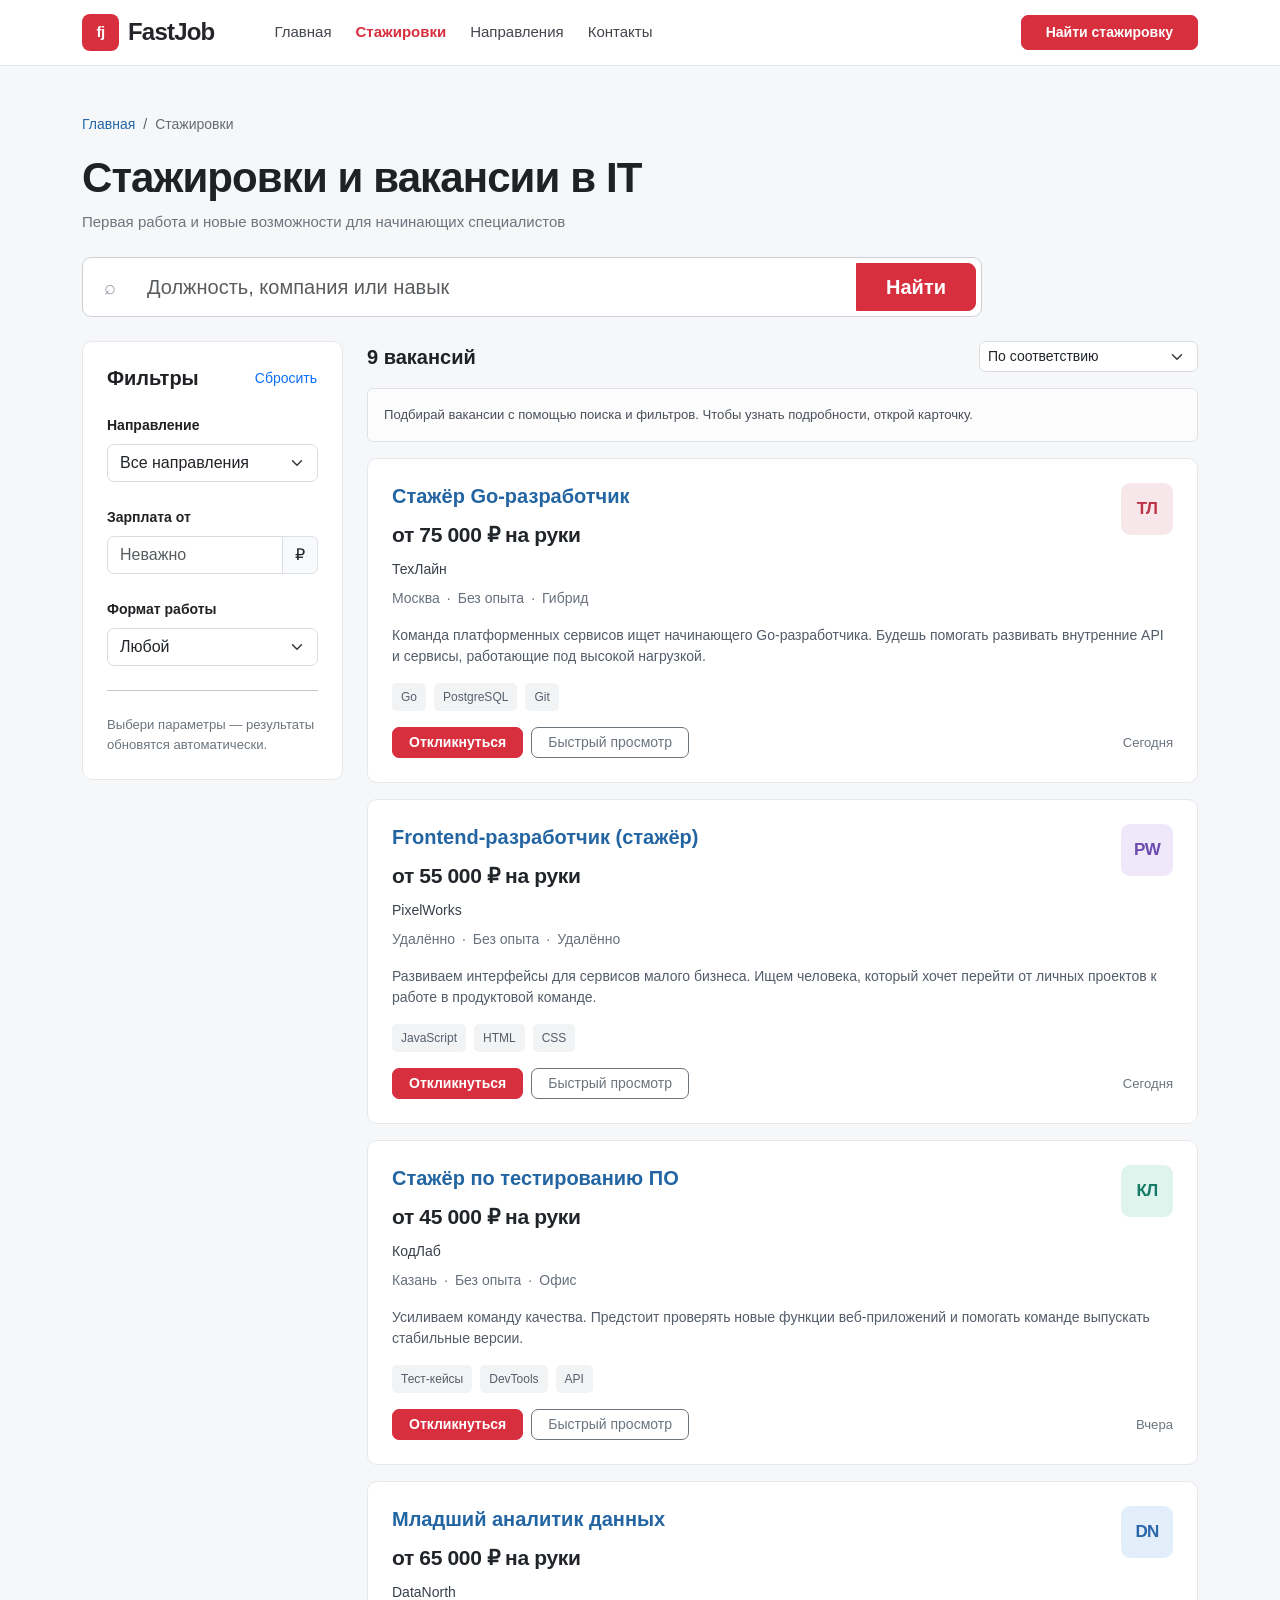
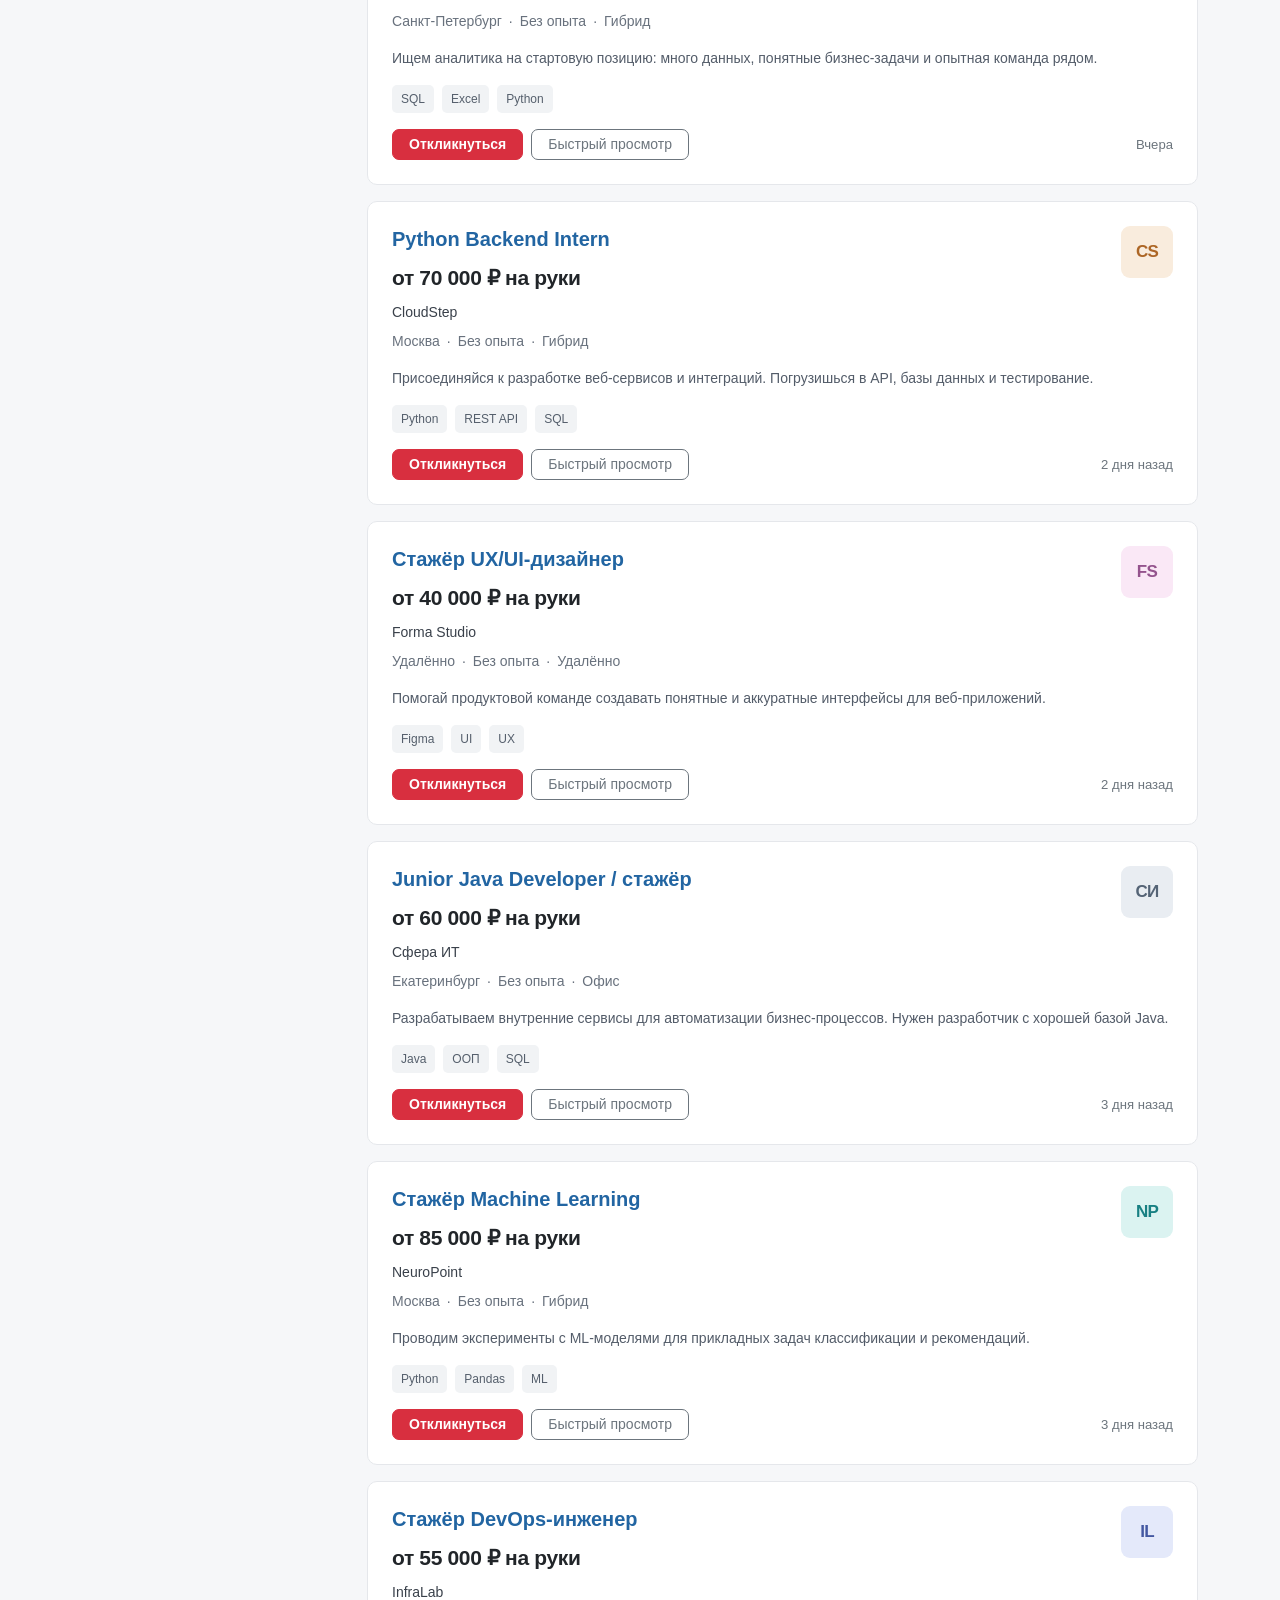
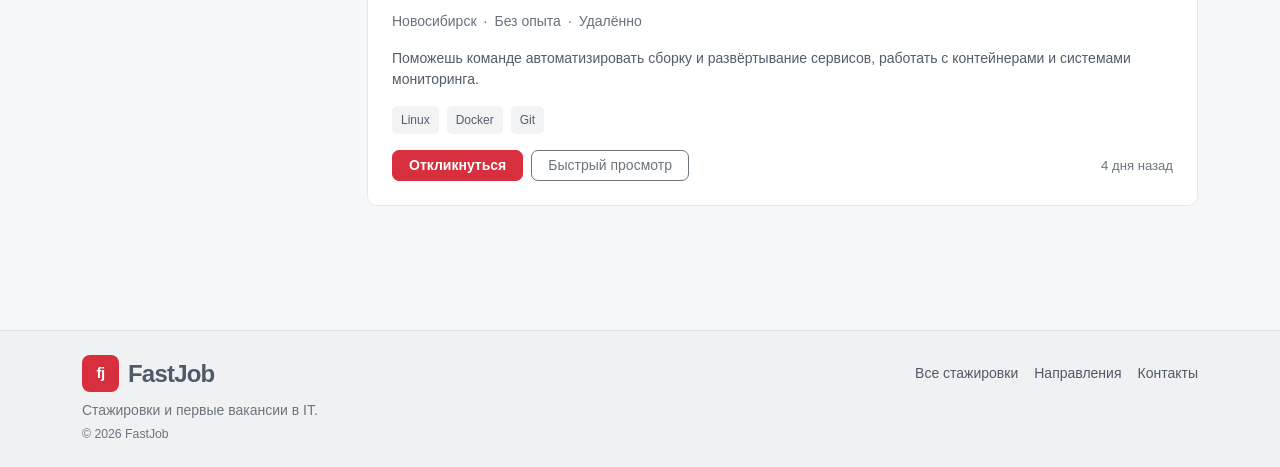
==== catalog.html @ 6c3691e4 "feat: add Bootstrap components and job pages" ====
<!DOCTYPE html>
<html lang="ru">
<head>
  <meta charset="UTF-8">
  <meta name="viewport" content="width=device-width, initial-scale=1">
  <meta name="description" content="Стажировки в IT: поиск вакансий по навыкам, зарплате и формату работы.">
  <title>Каталог стажировок — FastJob</title>
  <link rel="stylesheet" href="https://cdn.jsdelivr.net/npm/bootstrap@5.3.8/dist/css/bootstrap.min.css">
  <link rel="stylesheet" href="css/custom.css">
</head>
<body>
<a class="visually-hidden-focusable" href="#main">Перейти к содержимому</a>
<header class="site-header sticky-top">
  <nav class="navbar navbar-expand-lg navbar-light" aria-label="Главное меню">
    <div class="container">
      <a class="brand" href="index.html" aria-label="FastJob — главная"><span class="brand__symbol">fj</span><span>FastJob</span></a>
      <button class="navbar-toggler" type="button" data-bs-toggle="collapse" data-bs-target="#mainNavbar" aria-controls="mainNavbar" aria-expanded="false" aria-label="Открыть меню"><span class="navbar-toggler-icon"></span></button>
      <div class="collapse navbar-collapse" id="mainNavbar">
        <ul class="navbar-nav ms-lg-5 me-auto"><li class="nav-item"><a class="nav-link"  href="index.html">Главная</a></li>
<li class="nav-item"><a class="nav-link active" aria-current="page" href="catalog.html">Стажировки</a></li>
<li class="nav-item"><a class="nav-link"  href="index.html#directions">Направления</a></li>
<li class="nav-item"><a class="nav-link"  href="contacts.html">Контакты</a></li></ul>
        <a class="btn btn-primary mt-3 mt-lg-0 px-4" href="catalog.html">Найти стажировку</a>
      </div>
    </div>
  </nav>
</header>
<main id="main" class="container py-4 py-md-5">
  <nav aria-label="Хлебные крошки"><ol class="breadcrumb"><li class="breadcrumb-item"><a href="index.html">Главная</a></li><li class="breadcrumb-item active" aria-current="page">Стажировки</li></ol></nav>
  <div class="mb-4"><h1 class="main-heading mb-2">Стажировки и вакансии в IT</h1><p class="text-secondary mb-0">Первая работа и новые возможности для начинающих специалистов</p></div>
  <form id="catalogSearchForm" class="search-panel mb-4" role="search">
    <div class="input-group input-group-lg"><span class="input-group-text" aria-hidden="true">⌕</span>
      <input class="form-control" id="searchQuery" type="search" name="q" placeholder="Должность, компания или навык" aria-label="Поиск по вакансиям">
      <button class="btn btn-primary" type="submit">Найти</button>
    </div>
  </form>
  <div class="row g-4">
    <!-- Фильтры -->
    <aside class="col-12 col-lg-3" aria-label="Фильтры вакансий">
      <div class="surface filter-panel p-4">
        <div class="d-flex align-items-center justify-content-between mb-4"><h2 class="h5 fw-bold mb-0">Фильтры</h2><button id="resetFilters" class="btn btn-link btn-sm text-decoration-none p-0" type="button">Сбросить</button></div>
        <div class="mb-4"><label class="form-label" for="directionFilter">Направление</label>
          <select class="form-select" id="directionFilter" name="direction"><option value="">Все направления</option><option value="Backend">Backend</option><option value="Frontend">Frontend</option><option value="Data">Data / ML</option><option value="QA">Тестирование</option><option value="DevOps">DevOps</option><option value="Design">Дизайн</option></select>
        </div>
        <div class="mb-4"><label class="form-label" for="salaryFilter">Зарплата от</label>
          <div class="input-group"><input class="form-control" id="salaryFilter" name="salary" type="number" min="0" step="5000" placeholder="Неважно"><span class="input-group-text">₽</span></div>
        </div>
        <div class="mb-2"><label class="form-label" for="formatFilter">Формат работы</label>
          <select class="form-select" id="formatFilter" name="format"><option value="">Любой</option><option value="Удалённо">Удалённо</option><option value="Гибрид">Гибрид</option><option value="Офис">В офисе</option></select>
        </div>
        <hr class="my-4"><div class="small text-secondary">Выбери параметры — результаты обновятся автоматически.</div>
      </div>
    </aside>
    <!-- Результаты -->
    <div class="col-12 col-lg-9">
      <div class="results-toolbar mb-3"><h2 class="h5 fw-bold mb-0" id="resultCount" aria-live="polite">Вакансии</h2>
        <label class="visually-hidden" for="sortFilter">Сортировка</label>
        <select class="form-select form-select-sm" id="sortFilter" name="sort"><option value="relevance">По соответствию</option><option value="salary-desc">Зарплата: по убыванию</option><option value="salary-asc">Зарплата: по возрастанию</option></select>
      </div>
      <div class="alert alert-light border small" role="status">Подбирай вакансии с помощью поиска и фильтров. Чтобы узнать подробности, открой карточку.</div>
      <div id="jobResults" aria-live="polite"></div>
      <div id="emptyResults" class="empty-state" hidden><h3 class="h5 fw-bold">Ничего не найдено</h3><p class="text-secondary mb-0">Попробуй изменить запрос или сбросить фильтры.</p></div>
    </div>
  </div>
</main>
<!-- Быстрый просмотр вакансии -->
<div class="modal fade" id="jobPreviewModal" tabindex="-1" aria-labelledby="modalJobTitle" aria-hidden="true">
  <div class="modal-dialog modal-dialog-centered modal-lg">
    <div class="modal-content">
      <div class="modal-header border-bottom-0 pb-0">
        <h2 class="modal-title fs-4 fw-bold" id="modalJobTitle">Вакансия</h2>
        <button type="button" class="btn-close" data-bs-dismiss="modal" aria-label="Закрыть"></button>
      </div>
      <div class="modal-body pt-2">
        <p class="text-secondary mb-2" id="modalCompany"></p>
        <div class="h5 fw-bold mb-3" id="modalSalary"></div>
        <p class="mb-1" id="modalDescription"></p>
      </div>
      <div class="modal-footer justify-content-start border-top-0 pt-0 pb-4">
        <a class="btn btn-primary" href="vacancy.html" id="modalApply">Откликнуться</a>
        <a class="btn btn-outline-secondary" href="vacancy.html" id="modalDetails">Подробнее о вакансии</a>
      </div>
    </div>
  </div>
</div>
<footer class="site-footer py-4">
  <div class="container">
    <div class="row gy-3 align-items-start">
      <div class="col-md-6">
        <a class="brand mb-2" href="index.html"><span class="brand__symbol">fj</span><span>FastJob</span></a>
        <p class="text-secondary mb-1">Стажировки и первые вакансии в IT.</p>
        <p class="text-secondary small mb-0">© 2026 FastJob</p>
      </div>
      <div class="col-md-6 text-md-end d-flex flex-wrap justify-content-md-end gap-3 pt-md-2">
        <a href="catalog.html">Все стажировки</a>
        <a href="index.html#directions">Направления</a>
        <a href="contacts.html">Контакты</a>
      </div>
    </div>
  </div>
</footer>
<button class="back-to-top" id="backToTop" type="button" aria-label="Наверх" title="Наверх">↑</button>
<script src="https://cdn.jsdelivr.net/npm/bootstrap@5.3.8/dist/js/bootstrap.bundle.min.js"></script>
<script src="js/app.js"></script>
</body>
</html>
---- css/custom.css ----
:root {
  --accent: #d82f3f;
  --accent-dark: #b62333;
  --surface: #fff;
  --page: #f6f7f9;
  --text: #202124;
  --muted: #717782;
  --line: #e5e7eb;
}

html { scroll-behavior: smooth; scroll-padding-top: 95px; }
body { background: var(--page); color: var(--text); font-family: Arial, Helvetica, sans-serif; font-size: 15px; }
a { color: #2467a7; }
a:hover { color: #155187; }
.min-w-0 { min-width: 0; }
.text-primary { color: var(--accent) !important; }
.bg-primary { background-color: var(--accent) !important; }
.btn-primary {
  --bs-btn-bg: var(--accent); --bs-btn-border-color: var(--accent);
  --bs-btn-hover-bg: var(--accent-dark); --bs-btn-hover-border-color: var(--accent-dark);
  --bs-btn-active-bg: var(--accent-dark); --bs-btn-active-border-color: var(--accent-dark);
  --bs-btn-disabled-bg: var(--accent); --bs-btn-disabled-border-color: var(--accent);
  font-weight: 600;
}
.btn-outline-primary {
  --bs-btn-color: var(--accent); --bs-btn-border-color: var(--accent);
  --bs-btn-hover-bg: var(--accent); --bs-btn-hover-border-color: var(--accent);
  --bs-btn-active-bg: var(--accent-dark); --bs-btn-active-border-color: var(--accent-dark);
}
.btn { border-radius: 7px; }
.form-control, .form-select { border-color: #d9dce1; border-radius: 7px; }
.form-control:focus, .form-select:focus { border-color: #c6515c; box-shadow: 0 0 0 .2rem rgba(216,47,63,.12); }
.form-check-input:checked { background-color: var(--accent); border-color: var(--accent); }
:focus-visible { outline: 3px solid #a3c9f2; outline-offset: 3px; }

/* Shared navigation */
.site-header { background: #fff; border-bottom: 1px solid var(--line); }
.brand { display: inline-flex; align-items: center; gap: 9px; font-size: 24px; font-weight: 800; letter-spacing: -.8px; text-decoration: none; color: #242529; }
.brand:hover { color: #242529; }
.brand__symbol { display: inline-flex; justify-content: center; align-items: center; width: 37px; height: 37px; background: var(--accent); border-radius: 8px; color: white; font-size: 15px; letter-spacing: -.5px; }
.navbar { padding-top: 13px; padding-bottom: 13px; }
.navbar .nav-link { font-size: 15px; color: #42464d; padding-left: 12px !important; padding-right: 12px !important; }
.navbar .nav-link:hover, .navbar .nav-link.active { color: var(--accent); }
.navbar .nav-link.active { font-weight: 700; }
.site-header .btn { font-size: 14px; }

/* Layout and headings */
.main-heading { font-size: clamp(28px, 3.8vw, 42px); font-weight: 700; letter-spacing: -.9px; line-height: 1.2; }
.section-title { font-size: clamp(23px, 2.5vw, 29px); letter-spacing: -.5px; font-weight: 700; }
.section-heading { display: flex; align-items: center; justify-content: space-between; gap: 14px; margin-bottom: 20px; }
.surface { background: #fff; border: 1px solid var(--line); border-radius: 10px; }
.section-subtle { border-top: 1px solid var(--line); }
.muted { color: var(--muted); }
.kicker { color: var(--accent); font-weight: 700; font-size: 13px; text-transform: uppercase; letter-spacing: .04em; }
.breadcrumb { margin-bottom: 18px; font-size: 14px; }
.breadcrumb-item a { text-decoration: none; }
.breadcrumb-item.active { color: #636b76; }

/* Homepage search hero */
.home-hero { background: white; border-bottom: 1px solid var(--line); }
.home-hero__lead { max-width: 640px; color: #525863; font-size: 17px; }
.search-panel { max-width: 900px; }
.search-panel .input-group { background: #fff; border: 1px solid #ccd0d7; border-radius: 9px; padding: 5px; }
.search-panel .input-group-text { border: none; background: none; color: #9197a1; }
.search-panel .form-control { border: 0; box-shadow: none; }
.search-panel .btn { min-width: 120px; }
.quick-links a { color: #515b69; text-decoration: none; border-bottom: 1px dashed #a9afb8; }
.quick-links a:hover { color: var(--accent); border-color: var(--accent); }
.home-hero__aside { padding: 25px; background: #fbfbfc; border: 1px solid var(--line); border-radius: 9px; }
.aside-title { font-weight: 700; font-size: 16px; }
.aside-link { display: flex; align-items: center; justify-content: space-between; padding: 13px 0; text-decoration: none; border-bottom: 1px solid var(--line); color: #343b46; }
.aside-link:last-child { border-bottom: 0; }
.aside-link:hover { color: var(--accent); }
.category-link { display: flex; align-items: center; justify-content: space-between; gap: 10px; padding: 18px 19px; border: 1px solid var(--line); border-radius: 9px; background: #fff; color: #202124; text-decoration: none; font-size: 16px; font-weight: 600; transition: border-color .15s, box-shadow .15s; }
.category-link:hover { color: #202124; border-color: #c2c7d0; box-shadow: 0 3px 10px rgba(0,0,0,.04); }
.category-link .arrow { color: #858b93; }
.benefit-item { border-top: 2px solid #e9eaed; padding-top: 19px; }
.benefit-item h3 { font-size: 17px; font-weight: 700; }
.benefit-item p { font-size: 14px; color: #616976; }

/* Job listings */
.job-card { border: 1px solid var(--line); border-radius: 10px; background: #fff; box-shadow: none; }
.job-card:hover { border-color: #cbd0d9; }
.job-card__title { font-size: 20px; font-weight: 700; line-height: 1.32; text-decoration: none; color: #2265a2; }
.job-card__title:hover { color: #1b5487; text-decoration: underline; }
.job-card__salary { margin: 9px 0; font-size: 21px; font-weight: 700; letter-spacing: -.35px; }
.job-card__company { color: #39404a; font-size: 14px; }
.job-card__meta { display: flex; flex-wrap: wrap; gap: 7px; color: #68717d; font-size: 14px; }
.job-card__description { font-size: 14px; color: #535c69; line-height: 1.5; }
.job-card--compact { height: 100%; margin-bottom: 0 !important; }
.job-card--compact .job-card__title { font-size: 18px; }
.job-card--compact .job-card__salary { font-size: 19px; }
.job-card--compact .card-body { height: 100%; display: flex; flex-direction: column; }
.job-card--compact .job-card__meta { margin-bottom: 12px !important; }
.job-card--compact .card-body > .d-flex:last-child { margin-top: auto; }
.company-logo { display: inline-flex; align-items: center; justify-content: center; flex: 0 0 52px; width: 52px; height: 52px; border-radius: 9px; font-size: 17px; font-weight: 700; letter-spacing: -.7px; }
.company-logo--large { width: 64px; height: 64px; flex-basis: 64px; font-size: 21px; }
.company-logo--ruby { color: #bc3448; background: #f8e7ea; }
.company-logo--violet { color: #6b4bad; background: #eee8fa; }
.company-logo--mint { color: #137b66; background: #dff4ed; }
.company-logo--blue { color: #2b66a8; background: #e3eefb; }
.company-logo--orange { color: #ad6625; background: #f9ecdd; }
.company-logo--lilac { color: #94538d; background: #fae8f6; }
.company-logo--slate { color: #556476; background: #e9edf2; }
.company-logo--teal { color: #188083; background: #dbf3f1; }
.company-logo--indigo { color: #4357a1; background: #e4e9fa; }
.skill-tag { display: inline-block; background: #f1f3f5; color: #555f6c; border-radius: 5px; padding: 5px 9px; font-size: 12px; }
.filter-panel { position: sticky; top: 94px; }
.filter-panel legend { font-weight: 700; font-size: 15px; margin-bottom: 11px; }
.filter-panel label { font-size: 14px; }
.results-toolbar { display: flex; justify-content: space-between; gap: 16px; align-items: center; flex-wrap: wrap; }
.results-toolbar select { width: auto; min-width: 205px; }
.empty-state { background: white; border: 1px solid var(--line); border-radius: 9px; padding: 40px 20px; text-align: center; }
.empty-state[hidden] { display: none !important; }

/* Vacancy details */
.vacancy-heading { font-size: clamp(25px, 3vw, 33px); line-height: 1.3; letter-spacing: -.6px; font-weight: 700; }
.vacancy-salary { font-size: 26px; font-weight: 700; }
.vacancy-list { padding-left: 21px; margin: 12px 0 0; }
.vacancy-list li { padding: 0 0 8px 2px; line-height: 1.65; }
.vacancy-section h2 { font-size: 20px; font-weight: 700; margin-bottom: 14px; }
.application-card { scroll-margin-top: 90px; }
.form-label { font-weight: 600; font-size: 14px; }
.form-text { font-size: 12px; }
.alert[hidden] { display: none; }

/* Contact page */
.contact-row { padding: 17px 0; border-bottom: 1px solid var(--line); }
.contact-row:last-child { border-bottom: 0; }
.contact-row h3 { font-size: 15px; font-weight: 700; }
.accordion-item { border-color: var(--line); }
.accordion-button:not(.collapsed) { background: #fff4f4; color: #922633; box-shadow: none; }
.accordion-button:focus { box-shadow: 0 0 0 .2rem rgba(216,47,63,.13); }

/* Footer */
.site-footer { background: #f0f1f3; border-top: 1px solid #e0e2e6; margin-top: 60px; font-size: 14px; }
.site-footer a { color: #505968; text-decoration: none; }
.site-footer a:hover { color: var(--accent); }
.back-to-top { position: fixed; right: 24px; bottom: 24px; z-index: 900; width: 44px; height: 44px; border: 1px solid #d8dbe0; background: #fff; border-radius: 50%; box-shadow: 0 5px 20px rgba(0,0,0,.1); opacity: 0; visibility: hidden; transition: opacity .2s; }
.back-to-top.is-visible { opacity: 1; visibility: visible; }

@media (max-width: 991.98px) {
  .filter-panel { position: static; }
  .home-hero__aside { margin-top: 24px; }
  .navbar .nav-link { padding-left: 0 !important; }
}
@media (max-width: 575.98px) {
  .home-hero { padding-top: 35px !important; }
  .search-panel .input-group { flex-wrap: wrap; }
  .search-panel .input-group-text { display: none; }
  .search-panel .form-control { flex: 1 0 100%; padding: 10px 12px; }
  .search-panel .btn { flex: 1 0 100%; margin-top: 5px; }
  .job-card .card-body { padding: 20px !important; }
  .job-card__title { font-size: 18px; }
  .job-card__salary { font-size: 19px; }
  .job-card__description { display: none; }
  .company-logo { width: 43px; height: 43px; flex-basis: 43px; font-size: 14px; }
  .company-logo--large { width: 60px; height: 60px; flex-basis: 60px; }
  .results-toolbar select { width: 100%; }
  .site-footer { margin-top: 40px; }
}
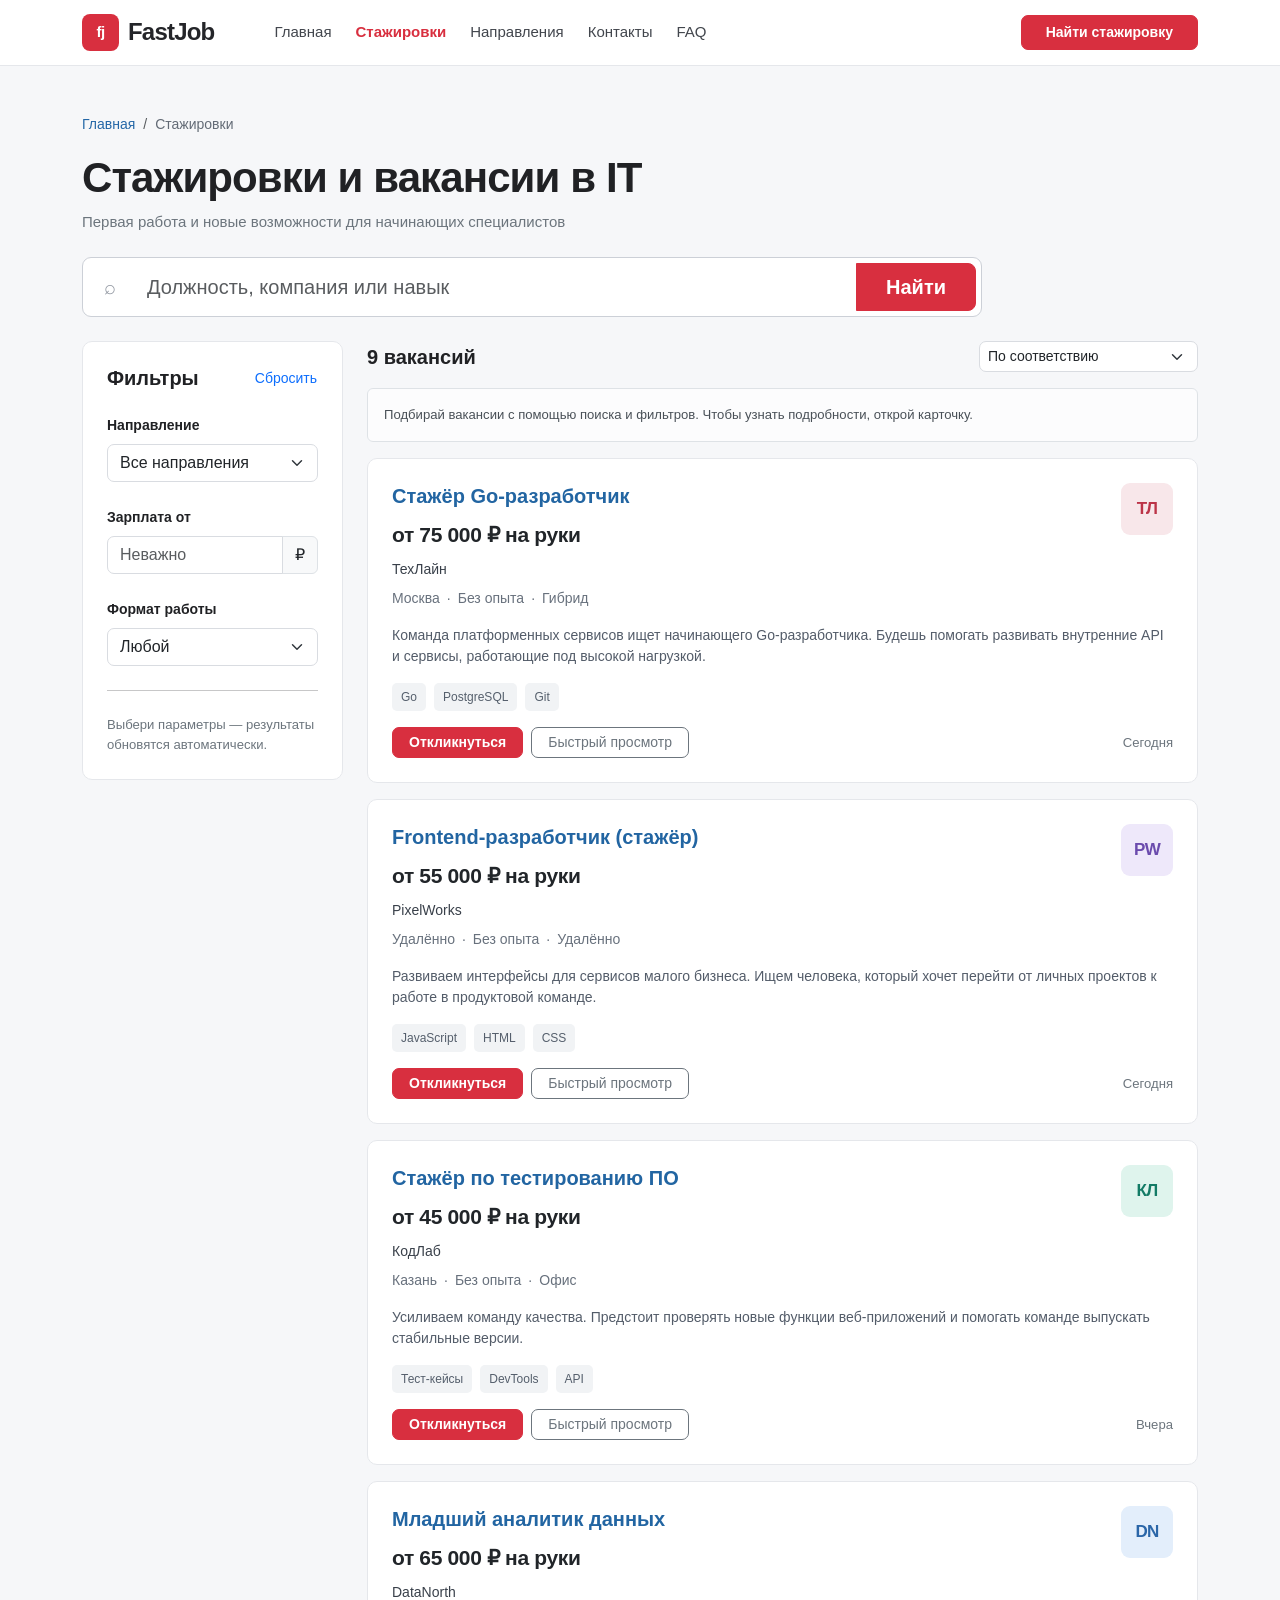
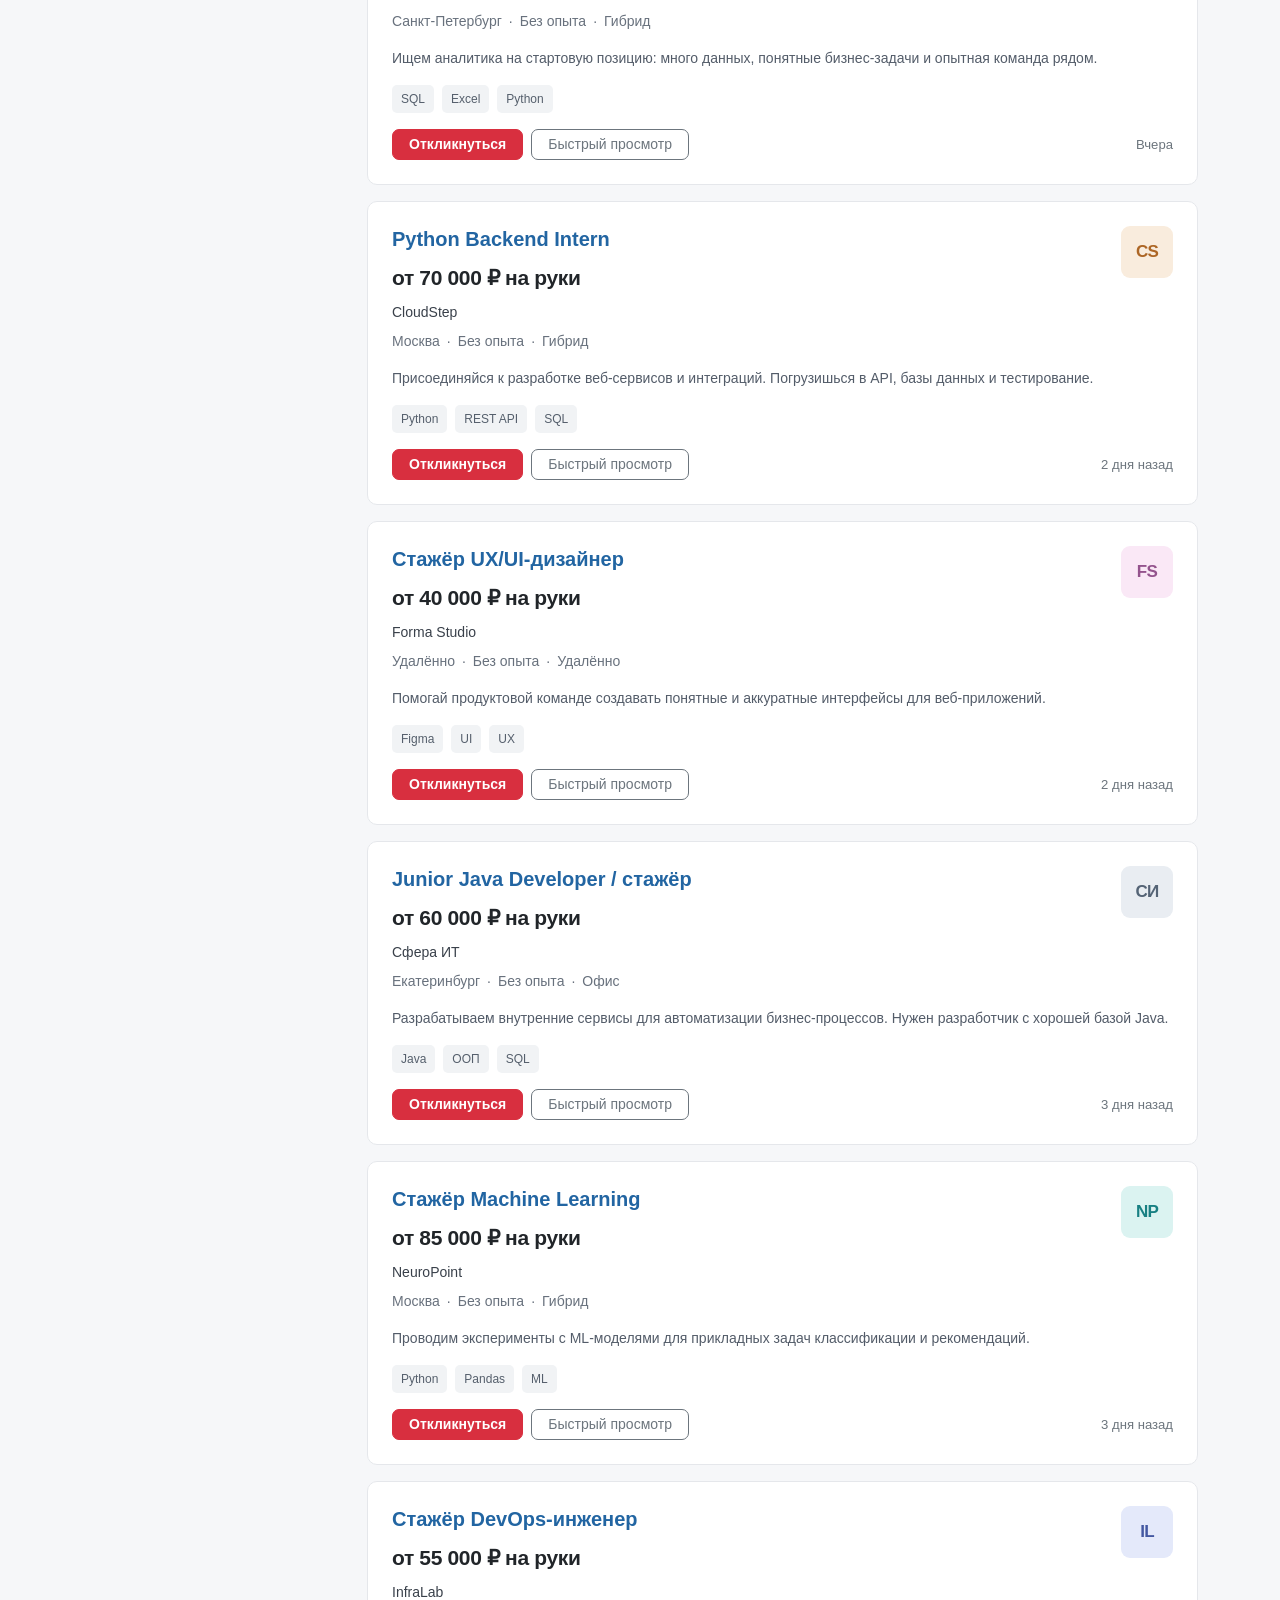
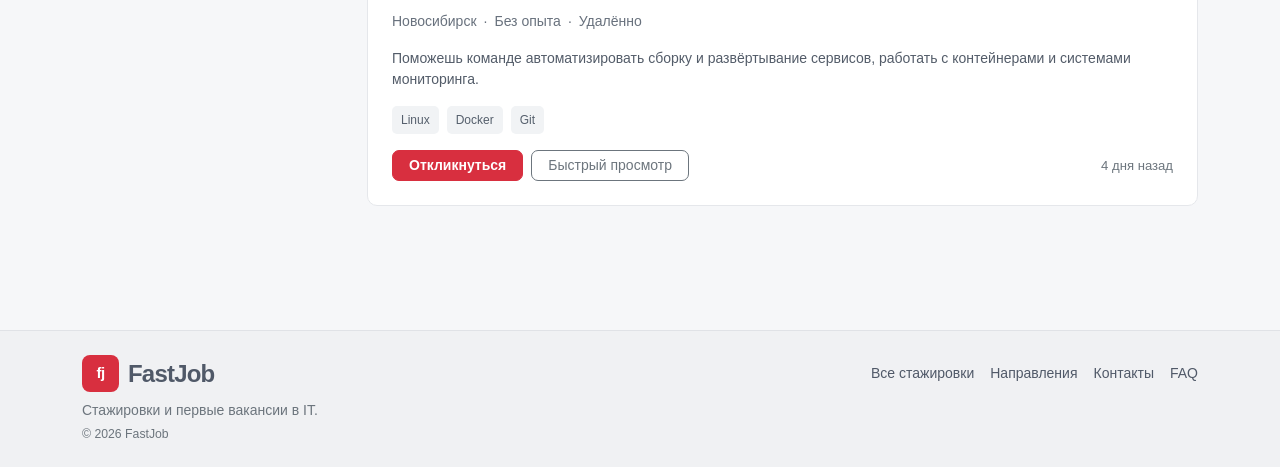
==== commit 71be21d6: "fix: finalize FastJob website" ====
--- a/catalog.html
+++ b/catalog.html
@@ -19,7 +19,8 @@
         <ul class="navbar-nav ms-lg-5 me-auto"><li class="nav-item"><a class="nav-link"  href="index.html">Главная</a></li>
 <li class="nav-item"><a class="nav-link active" aria-current="page" href="catalog.html">Стажировки</a></li>
 <li class="nav-item"><a class="nav-link"  href="index.html#directions">Направления</a></li>
-<li class="nav-item"><a class="nav-link"  href="contacts.html">Контакты</a></li></ul>
+<li class="nav-item"><a class="nav-link"  href="contacts.html">Контакты</a></li>
+<li class="nav-item"><a class="nav-link" href="contacts.html#faq">FAQ</a></li></ul>
         <a class="btn btn-primary mt-3 mt-lg-0 px-4" href="catalog.html">Найти стажировку</a>
       </div>
     </div>
@@ -95,6 +96,7 @@
         <a href="catalog.html">Все стажировки</a>
         <a href="index.html#directions">Направления</a>
         <a href="contacts.html">Контакты</a>
+        <a href="contacts.html#faq">FAQ</a>
       </div>
     </div>
   </div>
--- a/css/custom.css
+++ b/css/custom.css
@@ -124,6 +124,11 @@
 .form-text { font-size: 12px; }
 .alert[hidden] { display: none; }
 
+/* FAQ target and long answers */
+.faq-section { scroll-margin-top: 105px; }
+.accordion-body { color: #424a55; line-height: 1.7; max-width: 960px; padding-top: 18px; padding-bottom: 22px; }
+.accordion-button { font-weight: 600; line-height: 1.5; }
+
 /* Contact page */
 .contact-row { padding: 17px 0; border-bottom: 1px solid var(--line); }
 .contact-row:last-child { border-bottom: 0; }
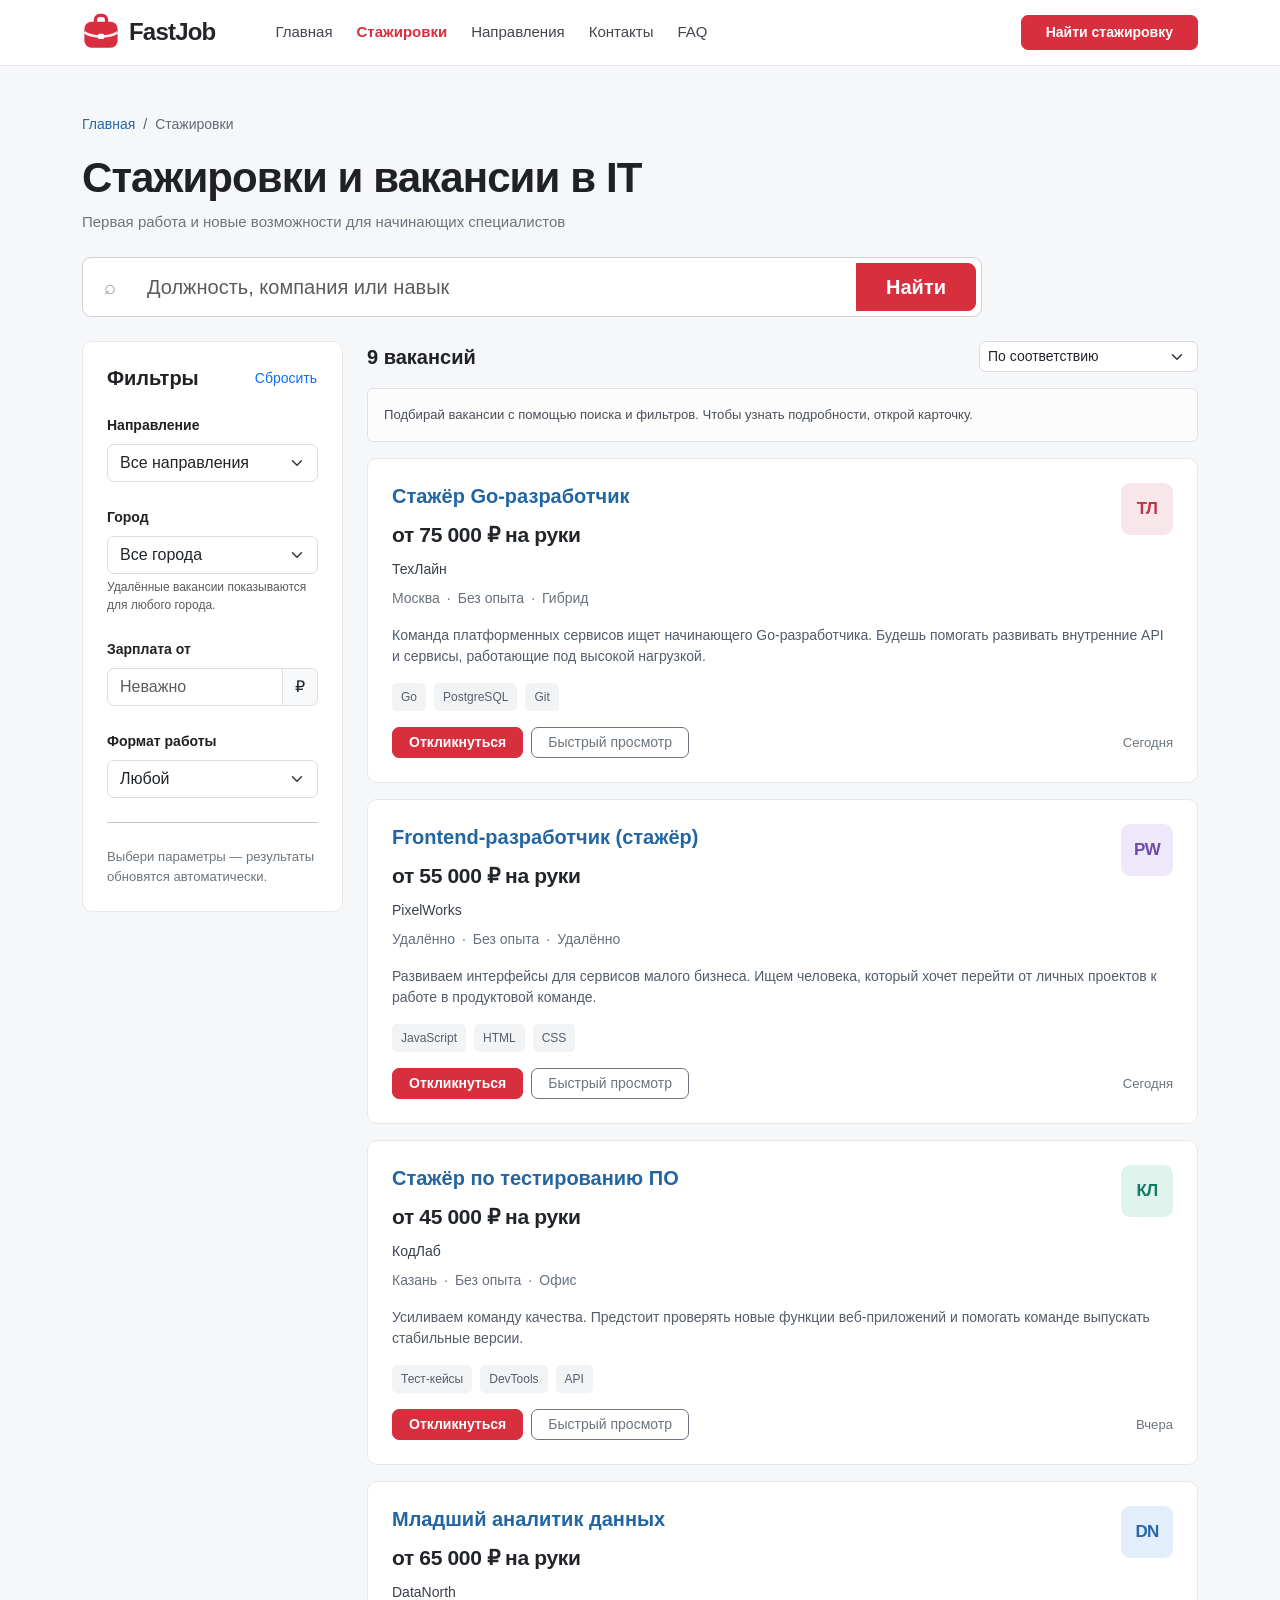
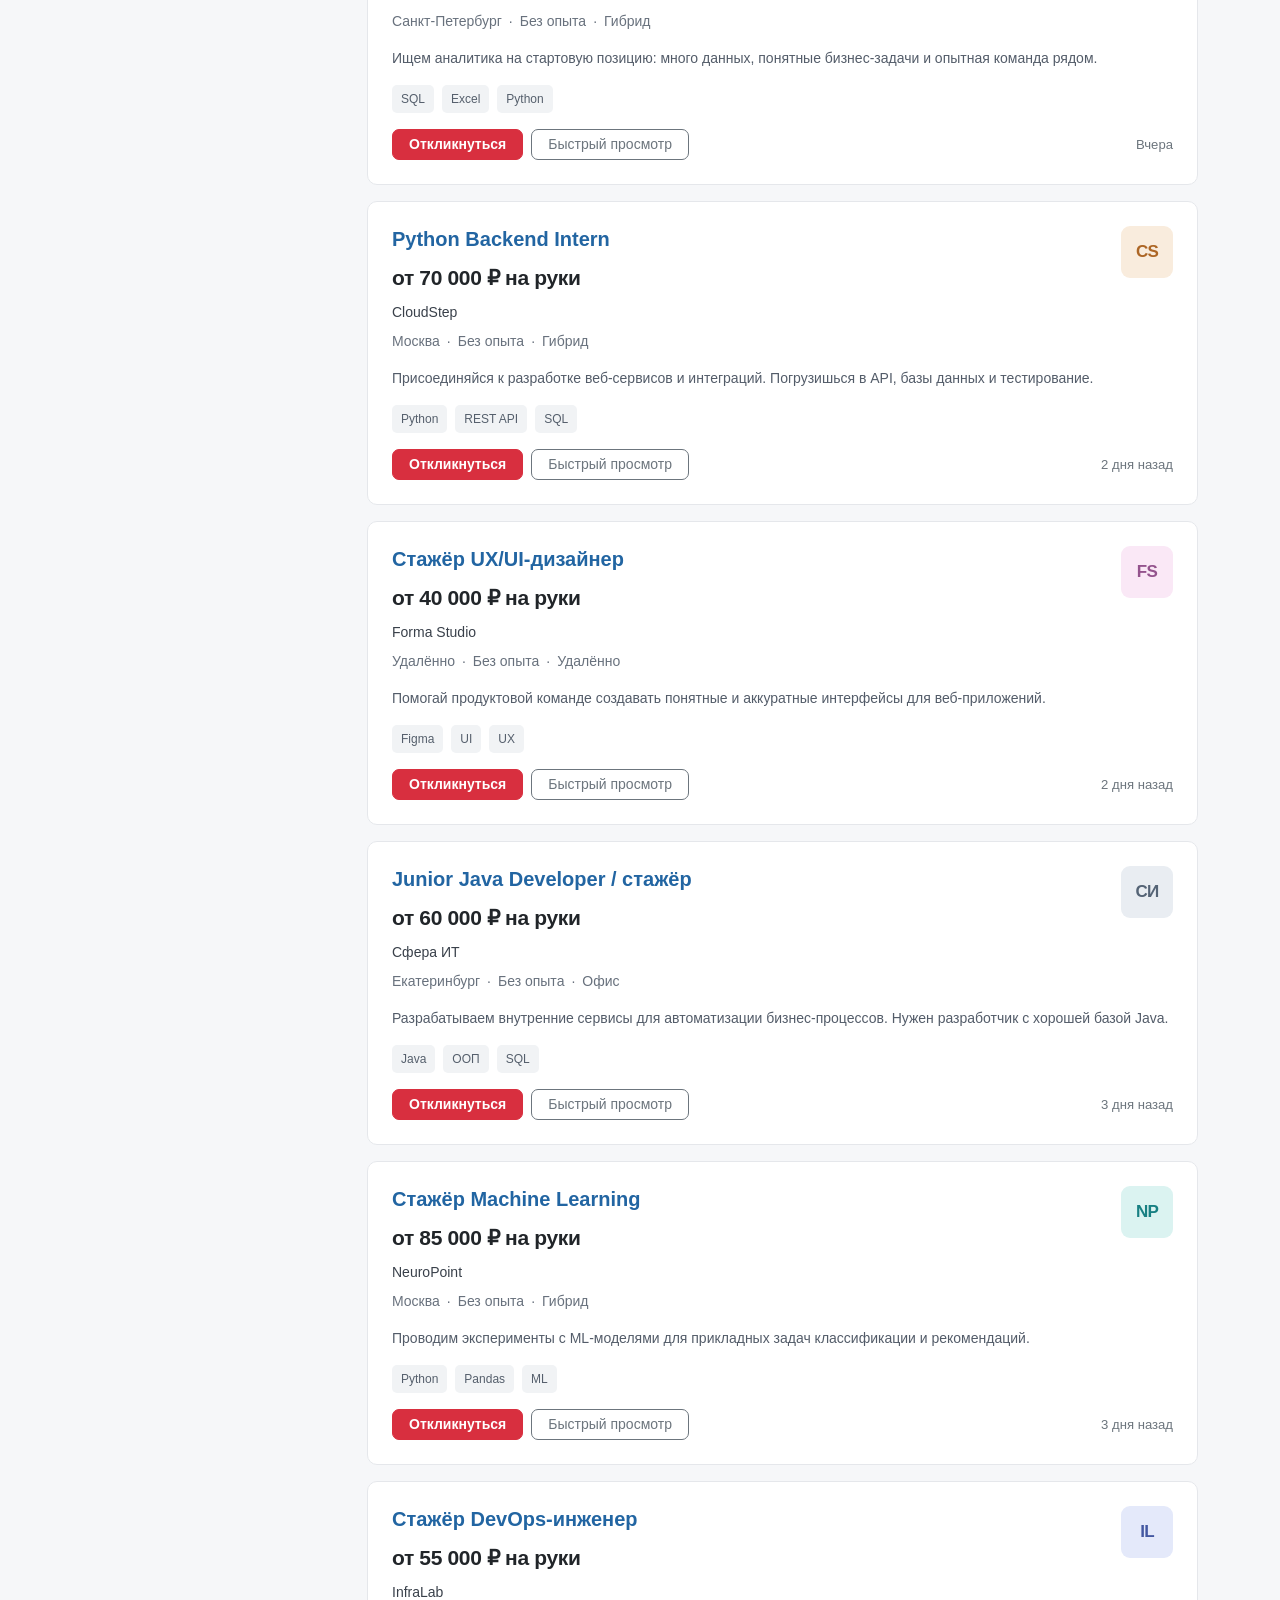
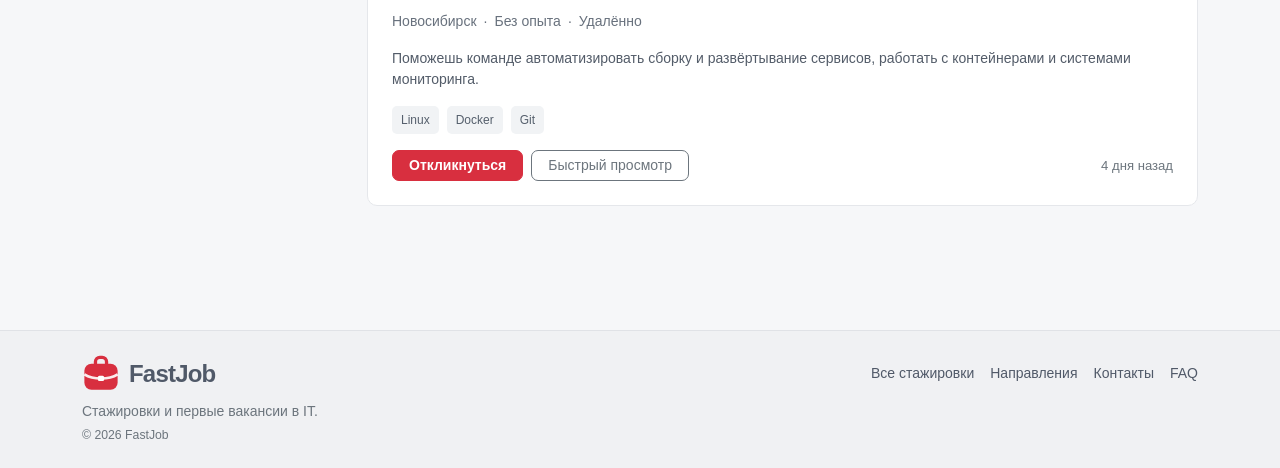
==== commit 94e088a3: "fix: improve application confirmation messages" ====
--- a/catalog.html
+++ b/catalog.html
@@ -7,13 +7,14 @@
   <title>Каталог стажировок — FastJob</title>
   <link rel="stylesheet" href="https://cdn.jsdelivr.net/npm/bootstrap@5.3.8/dist/css/bootstrap.min.css">
   <link rel="stylesheet" href="css/custom.css">
+  <link rel="icon" type="image/svg+xml" href="images/favicon.svg">
 </head>
 <body>
 <a class="visually-hidden-focusable" href="#main">Перейти к содержимому</a>
 <header class="site-header sticky-top">
   <nav class="navbar navbar-expand-lg navbar-light" aria-label="Главное меню">
     <div class="container">
-      <a class="brand" href="index.html" aria-label="FastJob — главная"><span class="brand__symbol">fj</span><span>FastJob</span></a>
+      <a class="brand" href="index.html" aria-label="FastJob — главная"><img class="brand__logo" src="images/fastjob-logo.svg" alt="" width="38" height="38"><span>FastJob</span></a>
       <button class="navbar-toggler" type="button" data-bs-toggle="collapse" data-bs-target="#mainNavbar" aria-controls="mainNavbar" aria-expanded="false" aria-label="Открыть меню"><span class="navbar-toggler-icon"></span></button>
       <div class="collapse navbar-collapse" id="mainNavbar">
         <ul class="navbar-nav ms-lg-5 me-auto"><li class="nav-item"><a class="nav-link"  href="index.html">Главная</a></li>
@@ -42,6 +43,10 @@
         <div class="d-flex align-items-center justify-content-between mb-4"><h2 class="h5 fw-bold mb-0">Фильтры</h2><button id="resetFilters" class="btn btn-link btn-sm text-decoration-none p-0" type="button">Сбросить</button></div>
         <div class="mb-4"><label class="form-label" for="directionFilter">Направление</label>
           <select class="form-select" id="directionFilter" name="direction"><option value="">Все направления</option><option value="Backend">Backend</option><option value="Frontend">Frontend</option><option value="Data">Data / ML</option><option value="QA">Тестирование</option><option value="DevOps">DevOps</option><option value="Design">Дизайн</option></select>
+        </div>
+        <div class="mb-4"><label class="form-label" for="cityFilter">Город</label>
+          <select class="form-select" id="cityFilter" name="city"><option value="">Все города</option><option value="Москва">Москва</option><option value="Санкт-Петербург">Санкт-Петербург</option><option value="Казань">Казань</option><option value="Екатеринбург">Екатеринбург</option><option value="Новосибирск">Новосибирск</option></select>
+          <div class="form-text">Удалённые вакансии показываются для любого города.</div>
         </div>
         <div class="mb-4"><label class="form-label" for="salaryFilter">Зарплата от</label>
           <div class="input-group"><input class="form-control" id="salaryFilter" name="salary" type="number" min="0" step="5000" placeholder="Неважно"><span class="input-group-text">₽</span></div>
@@ -88,7 +93,7 @@
   <div class="container">
     <div class="row gy-3 align-items-start">
       <div class="col-md-6">
-        <a class="brand mb-2" href="index.html"><span class="brand__symbol">fj</span><span>FastJob</span></a>
+        <a class="brand mb-2" href="index.html"><img class="brand__logo" src="images/fastjob-logo.svg" alt="" width="38" height="38"><span>FastJob</span></a>
         <p class="text-secondary mb-1">Стажировки и первые вакансии в IT.</p>
         <p class="text-secondary small mb-0">© 2026 FastJob</p>
       </div>
--- a/css/custom.css
+++ b/css/custom.css
@@ -124,6 +124,32 @@
 .form-text { font-size: 12px; }
 .alert[hidden] { display: none; }
 
+/* Confirmation after submitting the application form */
+.application-success { padding: 12px 0 6px; }
+.application-success[hidden] { display: none; }
+.application-success__check {
+  display: grid;
+  place-items: center;
+  width: 70px;
+  height: 70px;
+  border-radius: 50%;
+  background: #e7f6ee;
+  color: #188452;
+  font-size: 34px;
+  font-weight: 700;
+}
+.application-success__summary { max-width: 510px; line-height: 1.65; color: #515963; }
+.application-success__note {
+  max-width: 540px;
+  padding: 14px 18px;
+  border: 1px solid #e2e7eb;
+  border-radius: 8px;
+  background: #f7f8f9;
+  color: #59616c;
+  font-size: 13px;
+  line-height: 1.55;
+}
+
 /* FAQ target and long answers */
 .faq-section { scroll-margin-top: 105px; }
 .accordion-body { color: #424a55; line-height: 1.7; max-width: 960px; padding-top: 18px; padding-bottom: 22px; }
@@ -164,3 +190,6 @@
   .results-toolbar select { width: 100%; }
   .site-footer { margin-top: 40px; }
 }
+
+/* FastJob identity */
+.brand__logo { display: block; flex: 0 0 38px; width: 38px; height: 38px; }
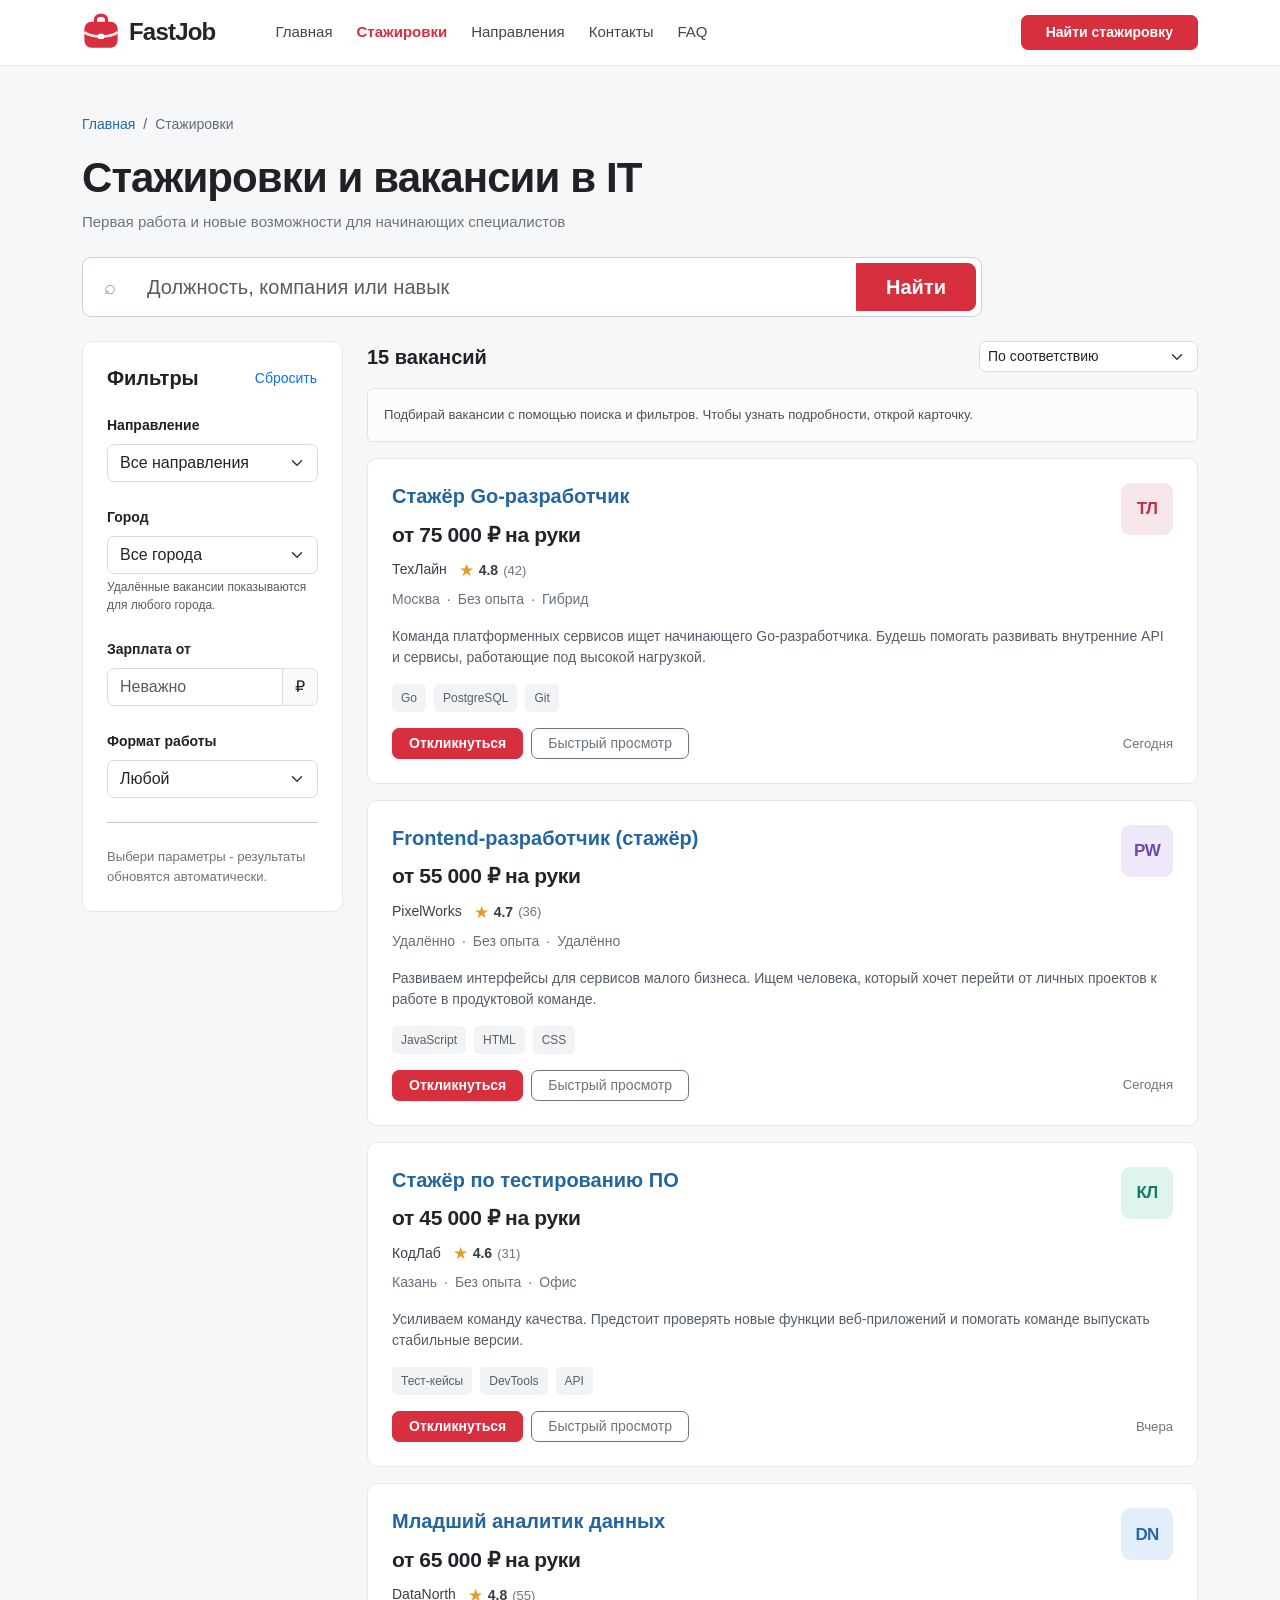
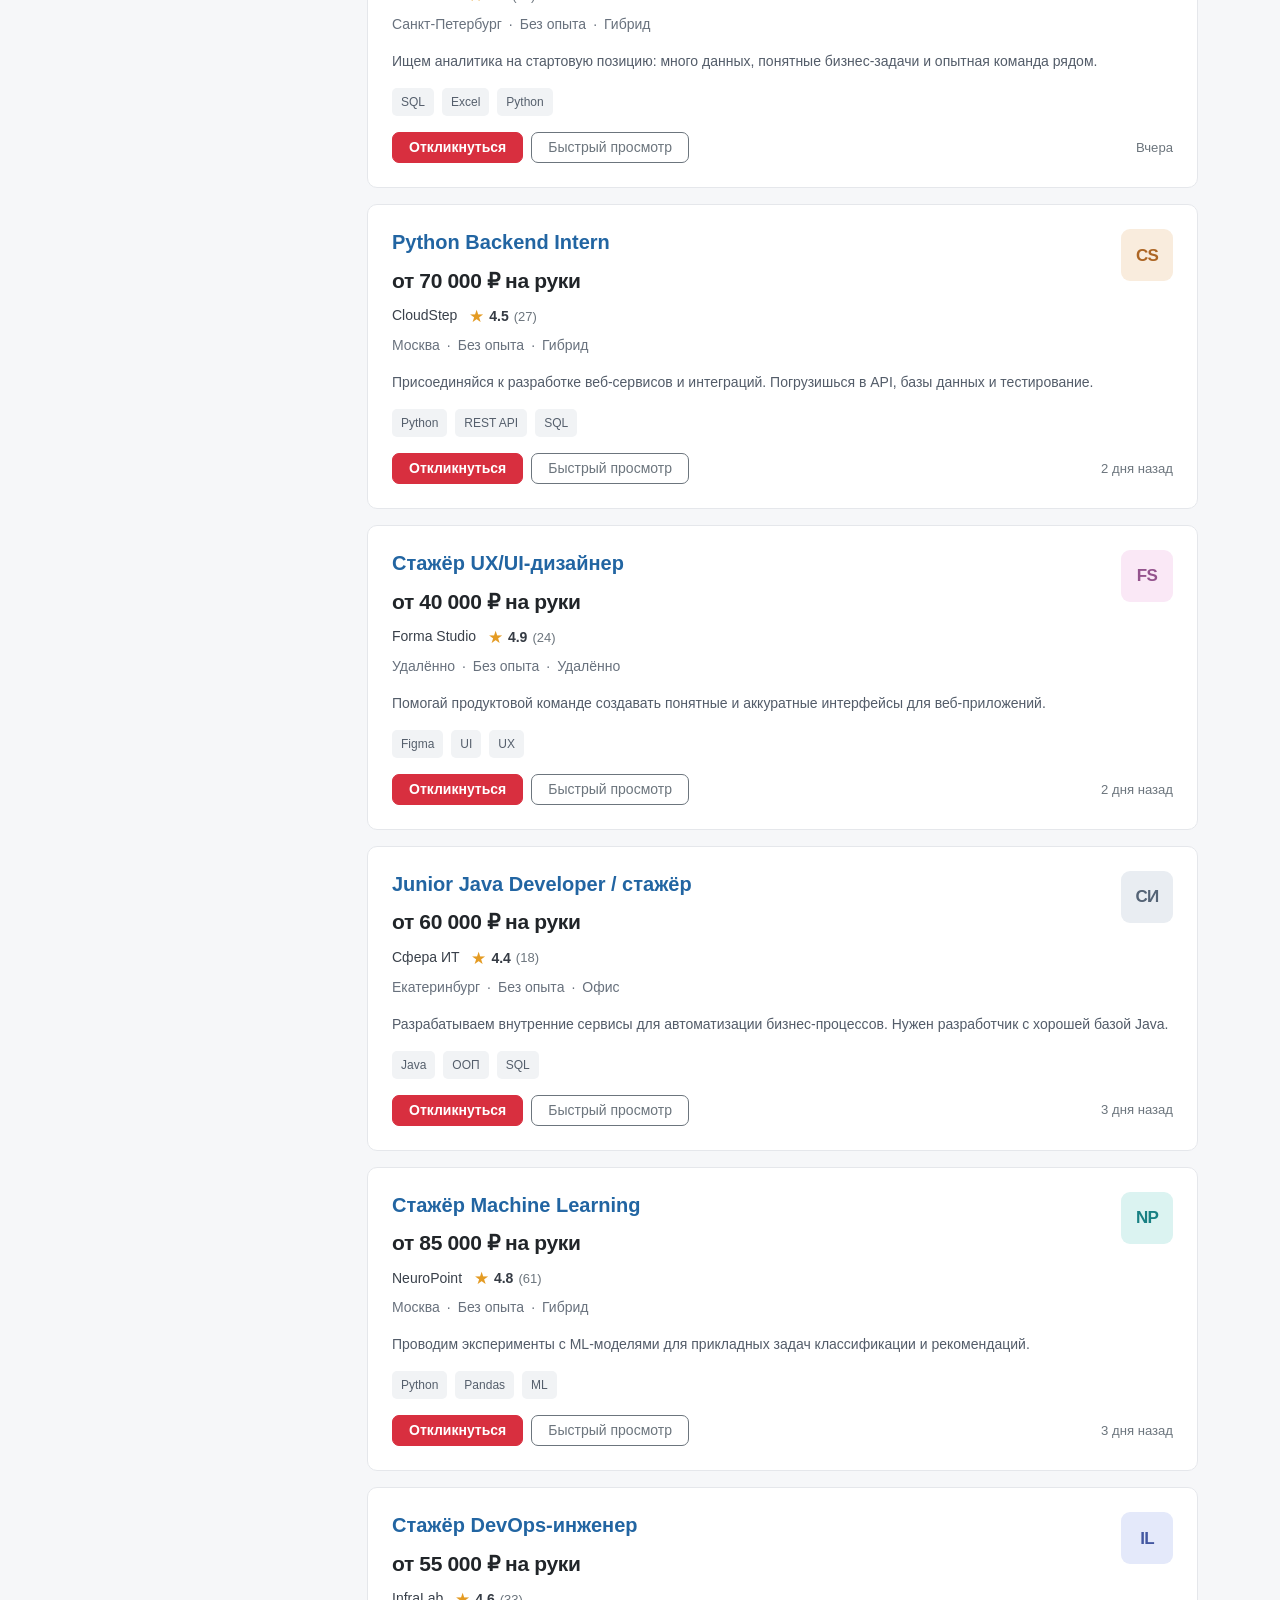
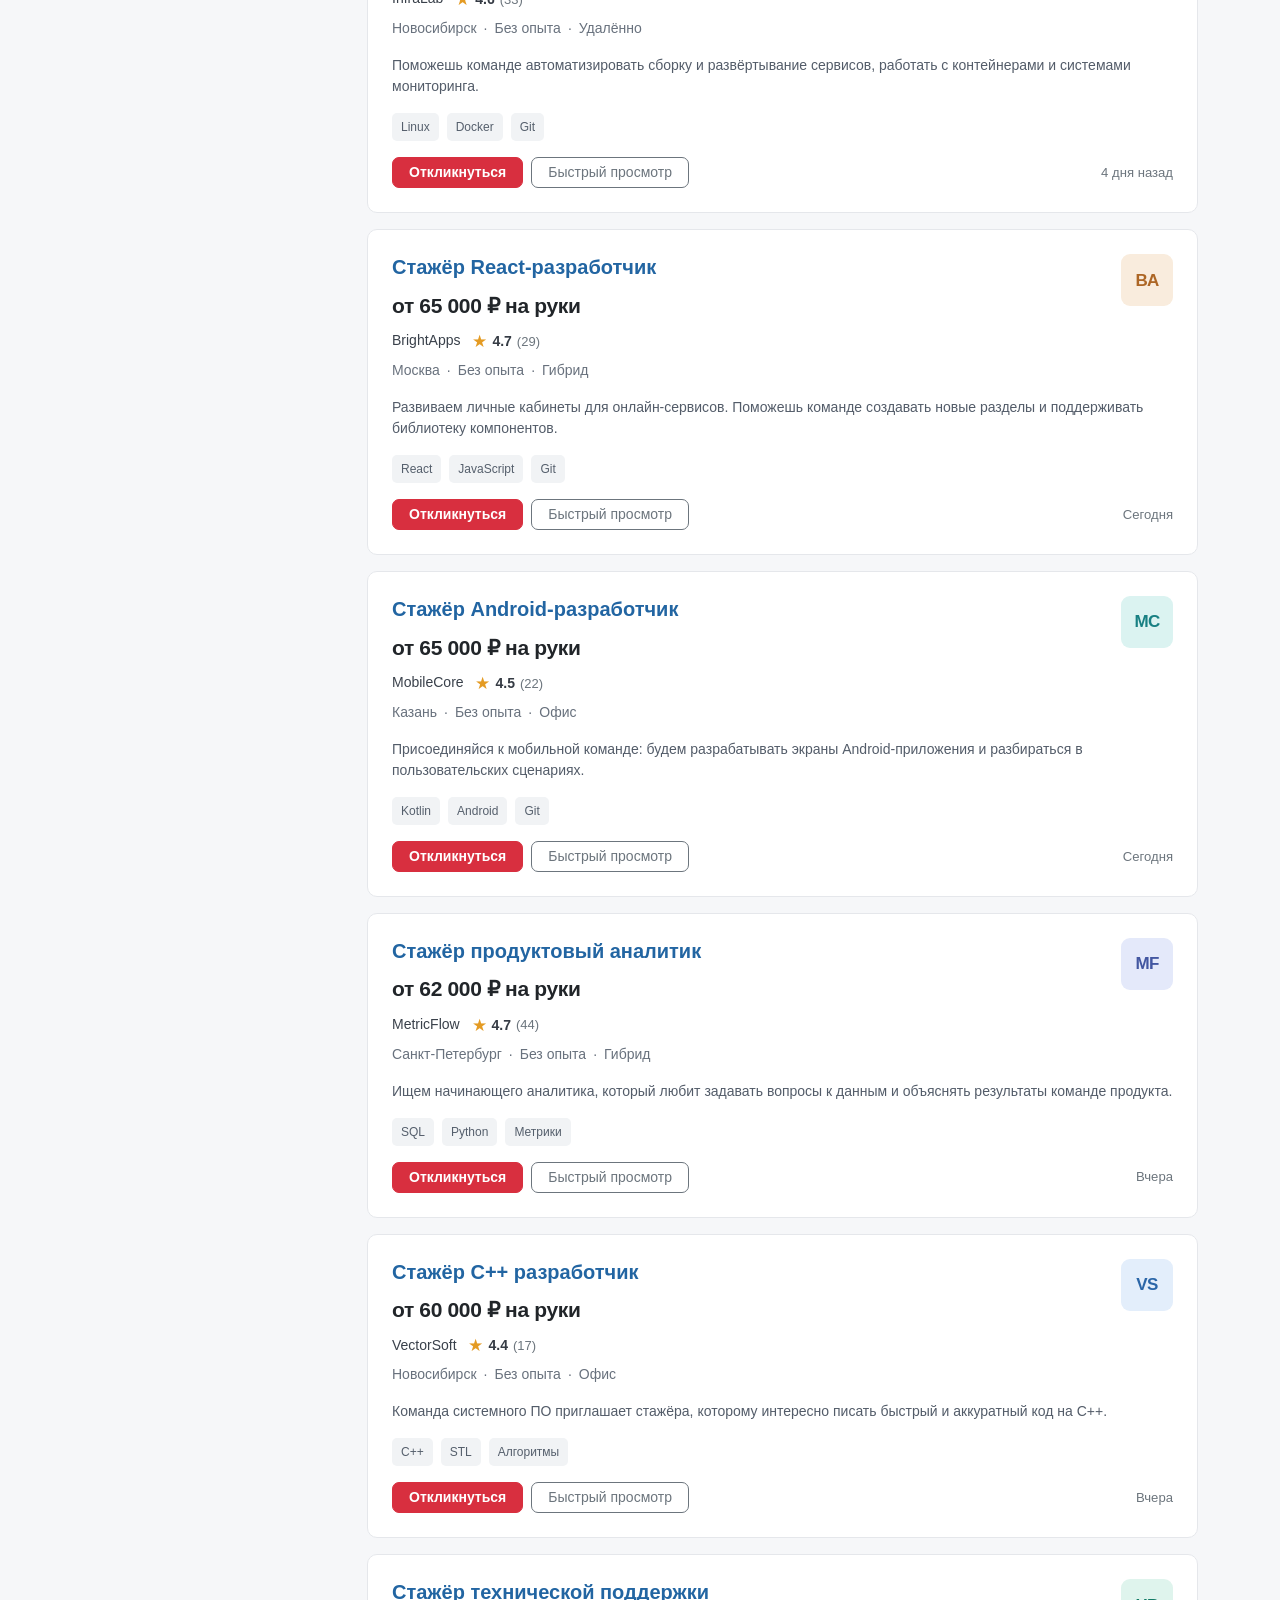
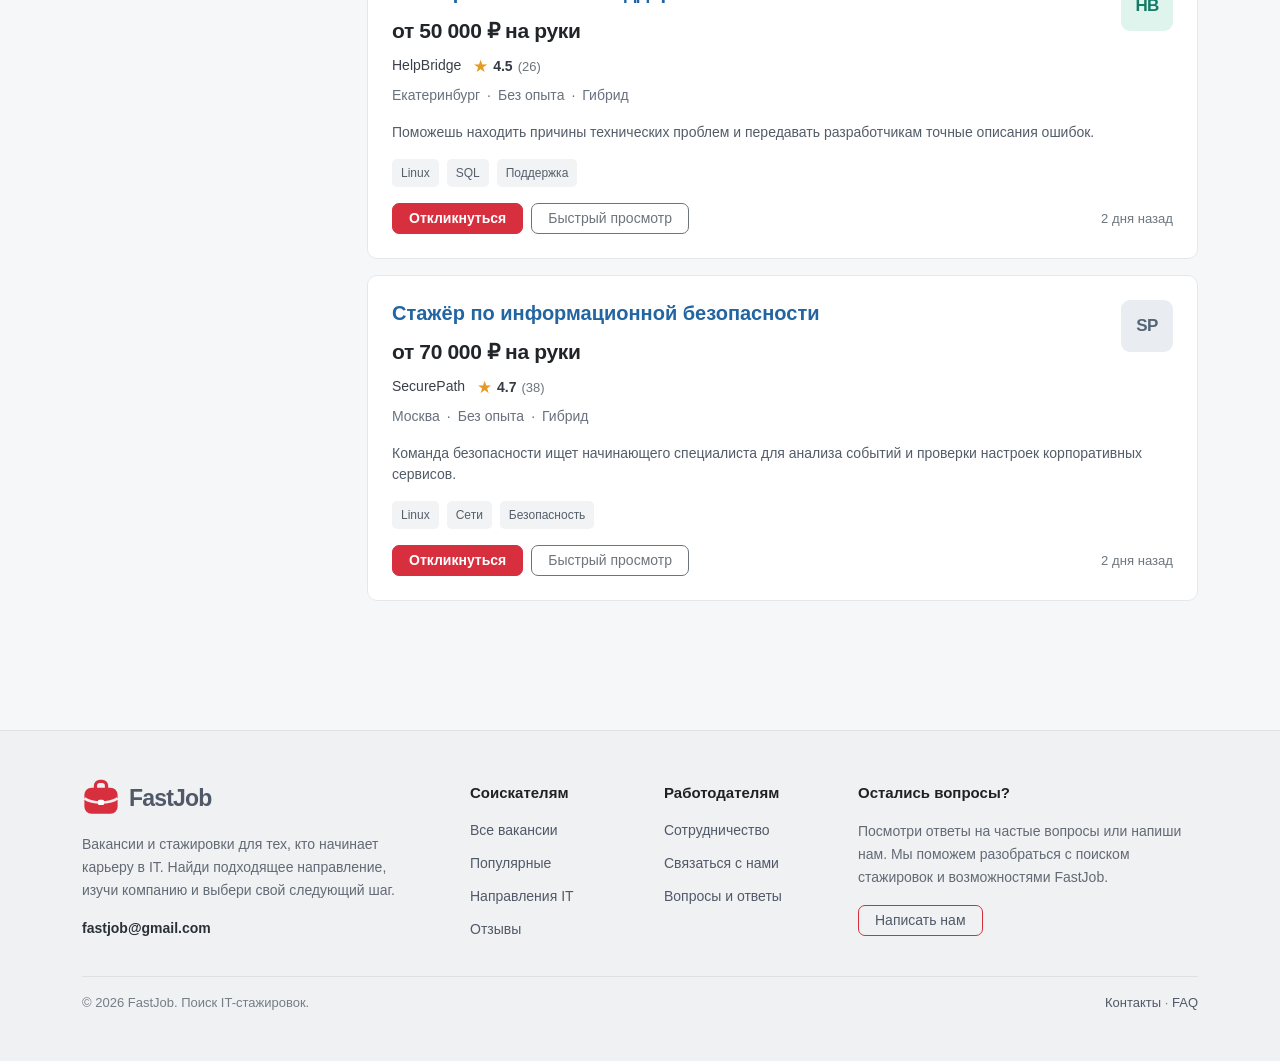
==== commit 5fb1e33f: "minor fixes" ====
--- a/catalog.html
+++ b/catalog.html
@@ -4,7 +4,7 @@
   <meta charset="UTF-8">
   <meta name="viewport" content="width=device-width, initial-scale=1">
   <meta name="description" content="Стажировки в IT: поиск вакансий по навыкам, зарплате и формату работы.">
-  <title>Каталог стажировок — FastJob</title>
+  <title>Каталог стажировок - FastJob</title>
   <link rel="stylesheet" href="https://cdn.jsdelivr.net/npm/bootstrap@5.3.8/dist/css/bootstrap.min.css">
   <link rel="stylesheet" href="css/custom.css">
   <link rel="icon" type="image/svg+xml" href="images/favicon.svg">
@@ -14,7 +14,7 @@
 <header class="site-header sticky-top">
   <nav class="navbar navbar-expand-lg navbar-light" aria-label="Главное меню">
     <div class="container">
-      <a class="brand" href="index.html" aria-label="FastJob — главная"><img class="brand__logo" src="images/fastjob-logo.svg" alt="" width="38" height="38"><span>FastJob</span></a>
+      <a class="brand" href="index.html" aria-label="FastJob - главная"><img class="brand__logo" src="images/fastjob-logo.svg" alt="" width="38" height="38"><span>FastJob</span></a>
       <button class="navbar-toggler" type="button" data-bs-toggle="collapse" data-bs-target="#mainNavbar" aria-controls="mainNavbar" aria-expanded="false" aria-label="Открыть меню"><span class="navbar-toggler-icon"></span></button>
       <div class="collapse navbar-collapse" id="mainNavbar">
         <ul class="navbar-nav ms-lg-5 me-auto"><li class="nav-item"><a class="nav-link"  href="index.html">Главная</a></li>
@@ -54,14 +54,14 @@
         <div class="mb-2"><label class="form-label" for="formatFilter">Формат работы</label>
           <select class="form-select" id="formatFilter" name="format"><option value="">Любой</option><option value="Удалённо">Удалённо</option><option value="Гибрид">Гибрид</option><option value="Офис">В офисе</option></select>
         </div>
-        <hr class="my-4"><div class="small text-secondary">Выбери параметры — результаты обновятся автоматически.</div>
+        <hr class="my-4"><div class="small text-secondary">Выбери параметры - результаты обновятся автоматически.</div>
       </div>
     </aside>
     <!-- Результаты -->
     <div class="col-12 col-lg-9">
       <div class="results-toolbar mb-3"><h2 class="h5 fw-bold mb-0" id="resultCount" aria-live="polite">Вакансии</h2>
         <label class="visually-hidden" for="sortFilter">Сортировка</label>
-        <select class="form-select form-select-sm" id="sortFilter" name="sort"><option value="relevance">По соответствию</option><option value="salary-desc">Зарплата: по убыванию</option><option value="salary-asc">Зарплата: по возрастанию</option></select>
+        <select class="form-select form-select-sm" id="sortFilter" name="sort"><option value="relevance">По соответствию</option><option value="salary-desc">Зарплата: по убыванию</option><option value="salary-asc">Зарплата: по возрастанию</option><option value="rating-desc">По рейтингу работодателя</option></select>
       </div>
       <div class="alert alert-light border small" role="status">Подбирай вакансии с помощью поиска и фильтров. Чтобы узнать подробности, открой карточку.</div>
       <div id="jobResults" aria-live="polite"></div>
@@ -89,20 +89,40 @@
     </div>
   </div>
 </div>
-<footer class="site-footer py-4">
+<footer class="site-footer py-5">
   <div class="container">
-    <div class="row gy-3 align-items-start">
-      <div class="col-md-6">
-        <a class="brand mb-2" href="index.html"><img class="brand__logo" src="images/fastjob-logo.svg" alt="" width="38" height="38"><span>FastJob</span></a>
-        <p class="text-secondary mb-1">Стажировки и первые вакансии в IT.</p>
-        <p class="text-secondary small mb-0">© 2026 FastJob</p>
+    <div class="row g-4 g-lg-5">
+      <div class="col-12 col-md-6 col-lg-4">
+        <a class="brand mb-3" href="index.html"><img class="brand__logo" src="images/fastjob-logo.svg" alt="" width="38" height="38"><span>FastJob</span></a>
+        <p class="footer-about mb-3">Вакансии и стажировки для тех, кто начинает карьеру в IT. Найди подходящее направление, изучи компанию и выбери свой следующий шаг.</p>
+        <a class="footer-email" href="mailto:fastjob@gmail.com">fastjob@gmail.com</a>
       </div>
-      <div class="col-md-6 text-md-end d-flex flex-wrap justify-content-md-end gap-3 pt-md-2">
-        <a href="catalog.html">Все стажировки</a>
-        <a href="index.html#directions">Направления</a>
-        <a href="contacts.html">Контакты</a>
-        <a href="contacts.html#faq">FAQ</a>
+      <div class="col-6 col-md-3 col-lg-2">
+        <h2 class="footer-heading">Соискателям</h2>
+        <ul class="footer-links">
+          <li><a href="catalog.html">Все вакансии</a></li>
+          <li><a href="index.html#popular">Популярные</a></li>
+          <li><a href="index.html#directions">Направления IT</a></li>
+          <li><a href="index.html#employer-reviews">Отзывы</a></li>
+        </ul>
       </div>
+      <div class="col-6 col-md-3 col-lg-2">
+        <h2 class="footer-heading">Работодателям</h2>
+        <ul class="footer-links">
+          <li><a href="contacts.html">Сотрудничество</a></li>
+          <li><a href="contacts.html#feedbackForm">Связаться с нами</a></li>
+          <li><a href="contacts.html#faq">Вопросы и ответы</a></li>
+        </ul>
+      </div>
+      <div class="col-12 col-md-6 col-lg-4">
+        <h2 class="footer-heading">Остались вопросы?</h2>
+        <p class="footer-about mb-3">Посмотри ответы на частые вопросы или напиши нам. Мы поможем разобраться с поиском стажировок и возможностями FastJob.</p>
+        <a class="btn btn-outline-primary btn-sm px-3" href="contacts.html#feedbackForm">Написать нам</a>
+      </div>
+    </div>
+    <div class="footer-bottom d-flex flex-wrap justify-content-between gap-2 mt-4 pt-3">
+      <span>© 2026 FastJob. Поиск IT-стажировок.</span>
+      <span><a href="contacts.html">Контакты</a> <span aria-hidden="true">·</span> <a href="contacts.html#faq">FAQ</a></span>
     </div>
   </div>
 </footer>
--- a/css/custom.css
+++ b/css/custom.css
@@ -193,3 +193,39 @@
 
 /* FastJob identity */
 .brand__logo { display: block; flex: 0 0 38px; width: 38px; height: 38px; }
+
+
+/* Employer ratings and reviews */
+.employer-rating { display: inline-flex; align-items: center; gap: 5px; margin-left: 8px; white-space: nowrap; font-size: 13px; color: #353b44; vertical-align: middle; }
+.employer-rating strong { font-size: 14px; }
+.employer-rating__star { color: #e49b23; font-size: 17px; line-height: 1; }
+.review-intro { max-width: 750px; }
+.review-card { display: flex; flex-direction: column; padding: 23px 24px; border: 1px solid var(--line); border-radius: 10px; background: #fff; }
+.review-card__head { display: flex; align-items: flex-start; justify-content: space-between; gap: 12px; margin-bottom: 16px; }
+.review-card__stars, .review-score-stars { color: #d99721; letter-spacing: 1px; white-space: nowrap; font-size: 17px; }
+.review-card__text { flex: 1; color: #414956; font-size: 14px; line-height: 1.7; margin-bottom: 16px; }
+.review-card__company { font-size: 13px; color: #78808b; padding-top: 12px; border-top: 1px solid var(--line); }
+.review-card__more { display: inline-block; margin: 10px 2px 0; color: #2467a7; font-size: 13px; text-decoration: none; }
+.review-card__more:hover { text-decoration: underline; }
+.review-total { display: inline-flex; gap: 9px; align-items: center; }
+.review-score { font-size: 24px; font-weight: 700; }
+#reviews { scroll-margin-top: 105px; }
+#feedbackForm { scroll-margin-top: 105px; }
+
+/* Expanded site footer */
+.site-footer { margin-top: 65px; }
+.site-footer .brand { font-size: 23px; }
+.footer-heading { font-size: 15px; font-weight: 700; margin: 5px 0 18px; }
+.footer-about { max-width: 370px; color: #626a75; line-height: 1.65; }
+.footer-links { margin: 0; padding: 0; list-style: none; }
+.footer-links li { margin-bottom: 12px; }
+.site-footer .footer-email { font-weight: 600; color: #2a3038; }
+.footer-bottom { border-top: 1px solid #dce0e5; color: #757d87; font-size: 13px; }
+
+@media (max-width: 575.98px) {
+  .review-card { padding: 18px; }
+  .review-total { flex-wrap: wrap; }
+}
+
+.rating-link { display: inline-block; text-decoration: none; }
+.rating-link:hover .employer-rating { color: var(--accent); }
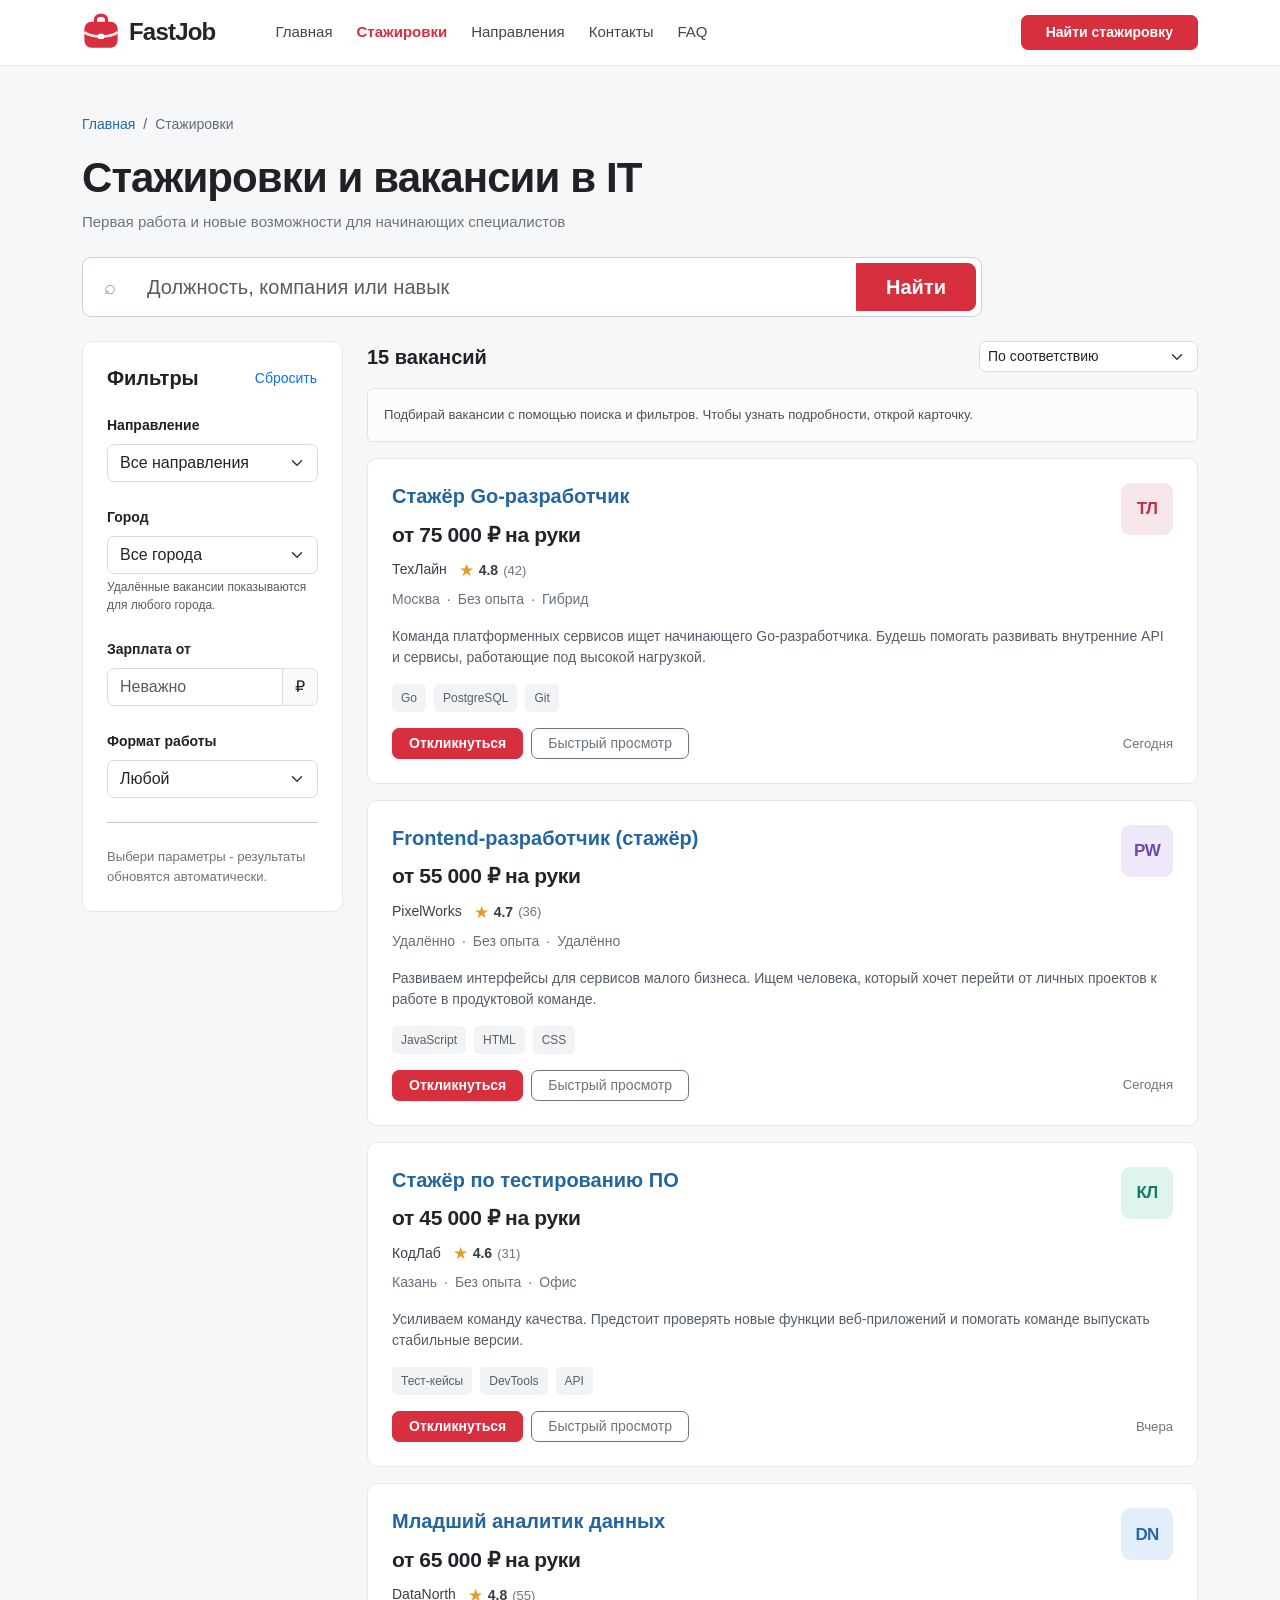
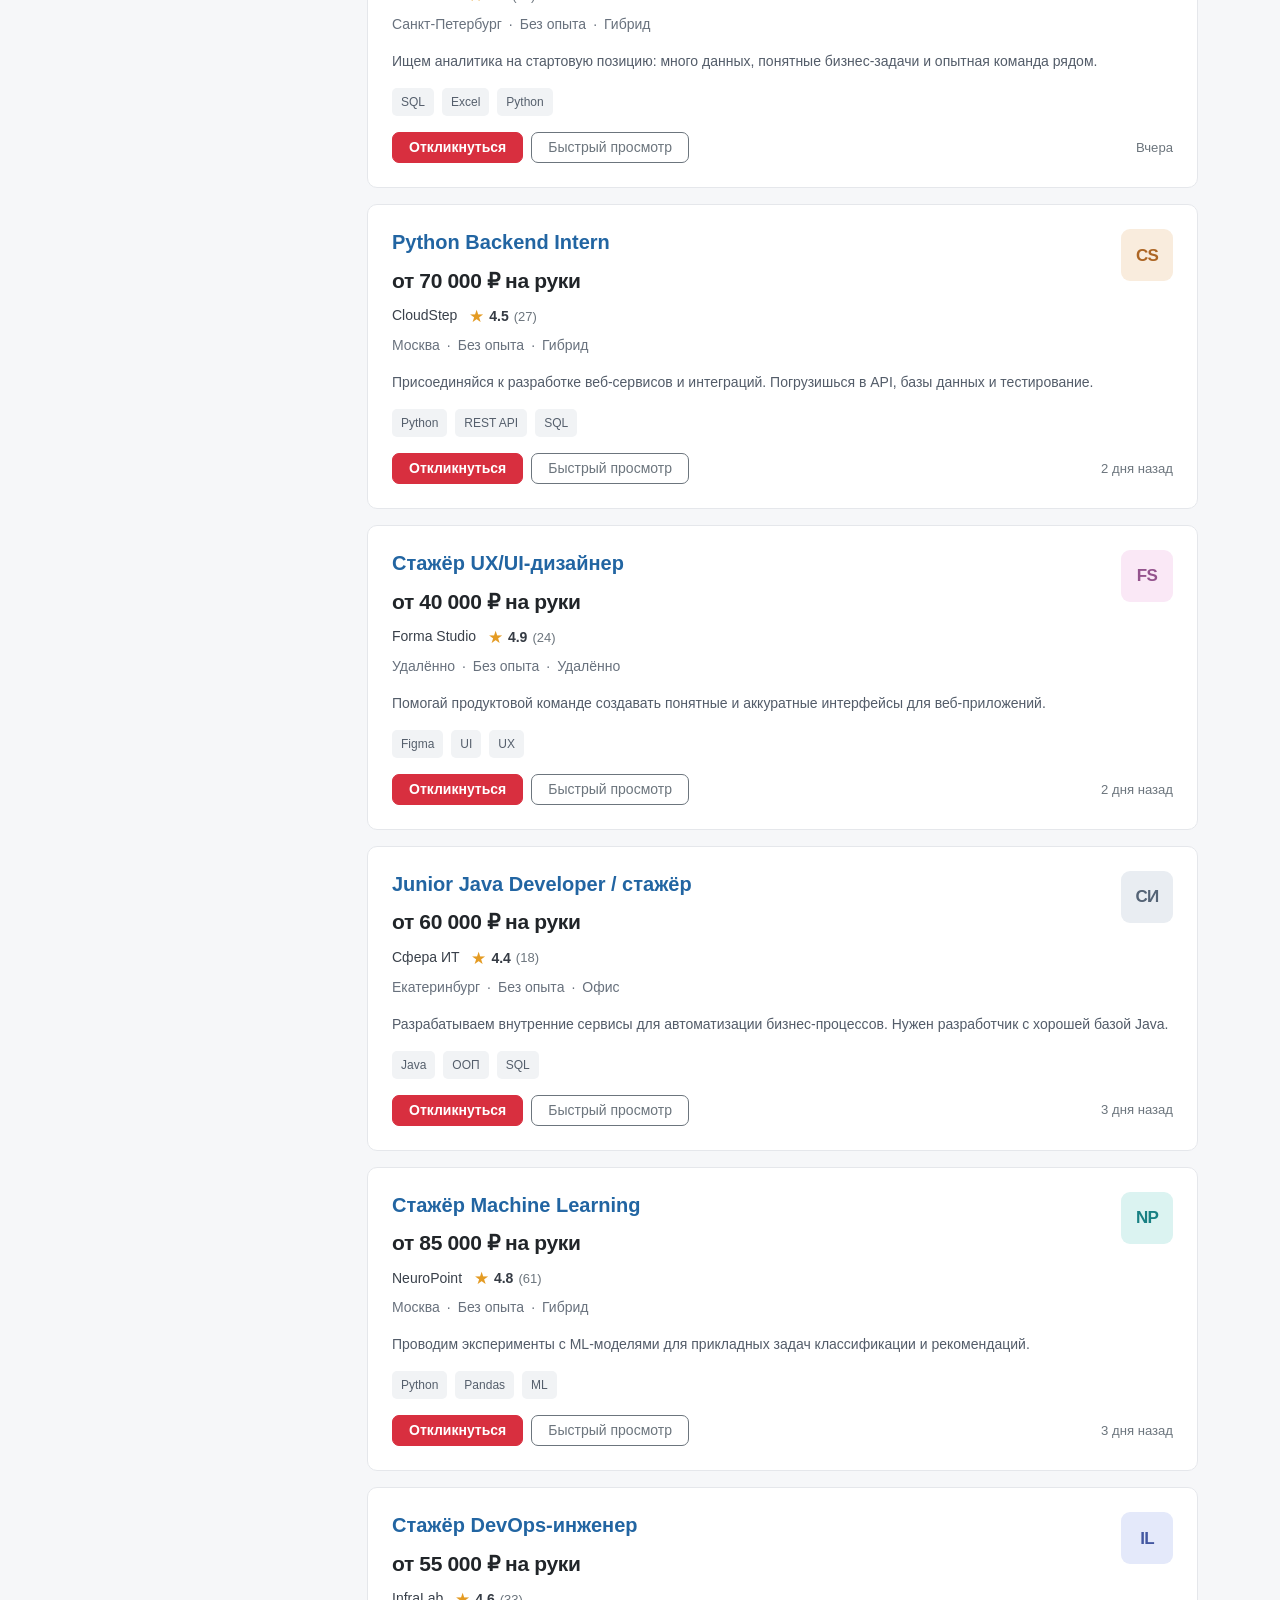
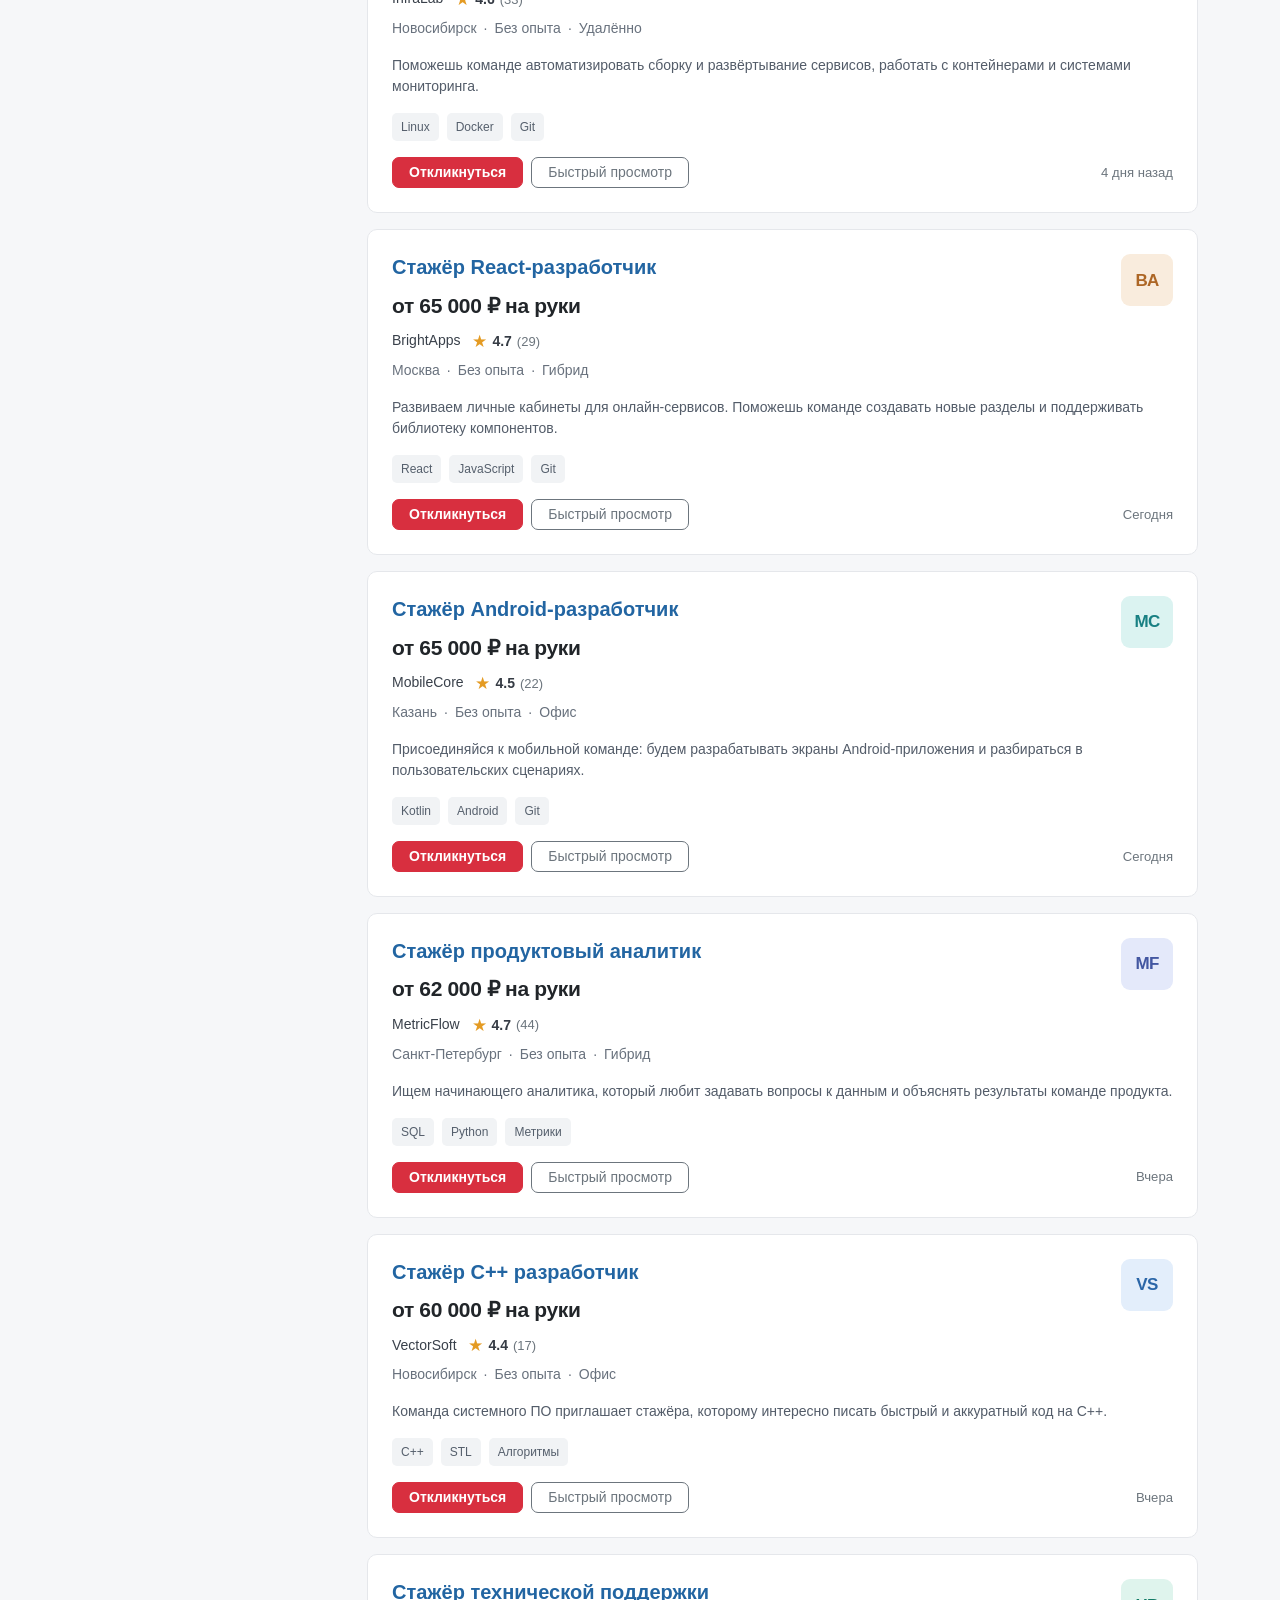
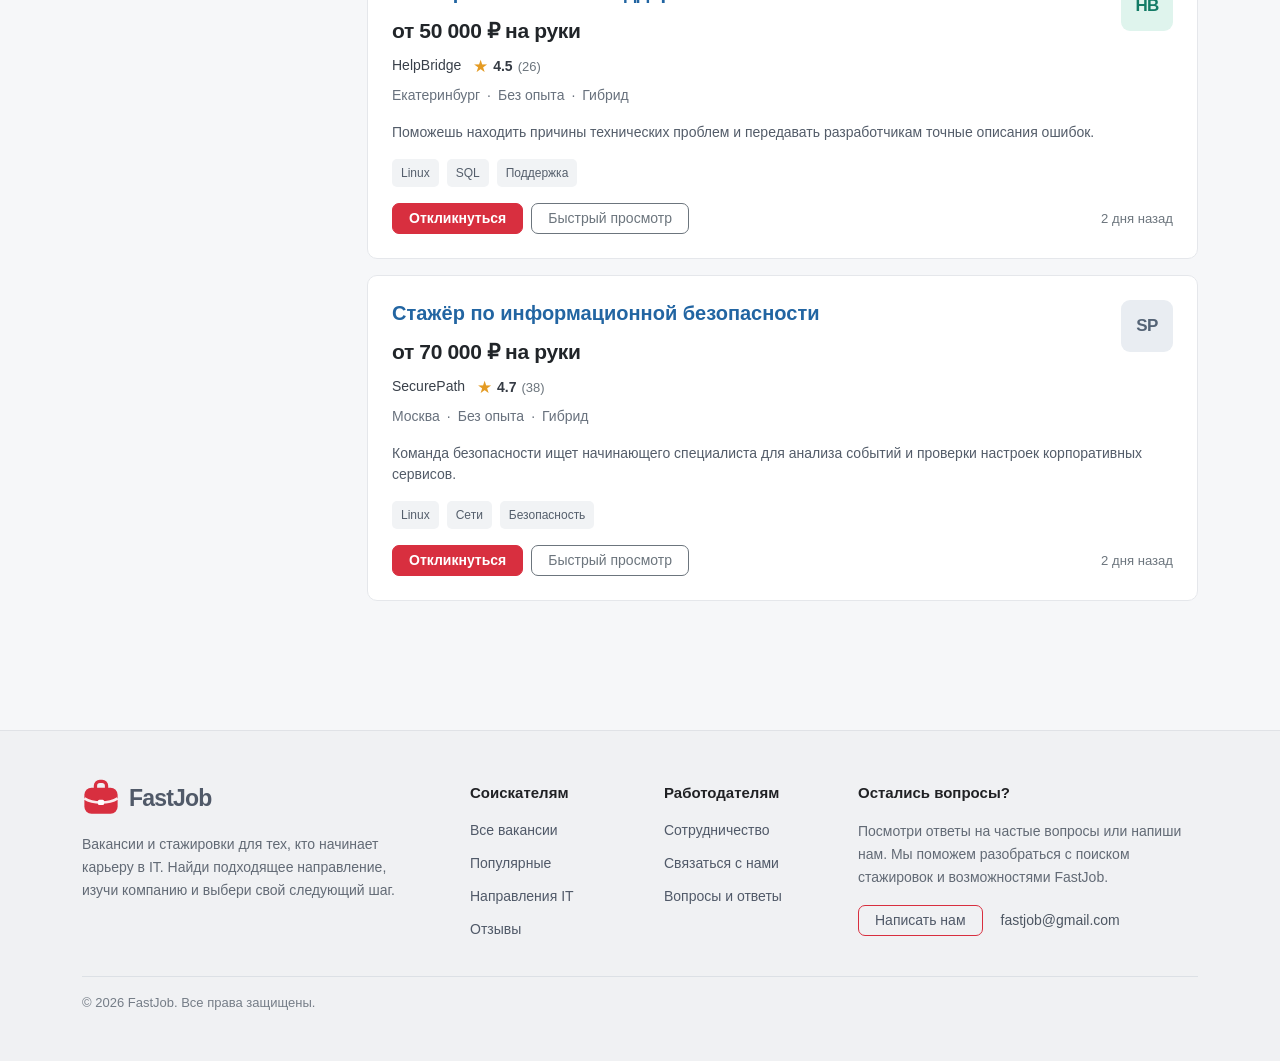
==== commit c8b016c7: "feat: add IT directions page and update footer" ====
--- a/catalog.html
+++ b/catalog.html
@@ -19,7 +19,7 @@
       <div class="collapse navbar-collapse" id="mainNavbar">
         <ul class="navbar-nav ms-lg-5 me-auto"><li class="nav-item"><a class="nav-link"  href="index.html">Главная</a></li>
 <li class="nav-item"><a class="nav-link active" aria-current="page" href="catalog.html">Стажировки</a></li>
-<li class="nav-item"><a class="nav-link"  href="index.html#directions">Направления</a></li>
+<li class="nav-item"><a class="nav-link"  href="directions.html">Направления</a></li>
 <li class="nav-item"><a class="nav-link"  href="contacts.html">Контакты</a></li>
 <li class="nav-item"><a class="nav-link" href="contacts.html#faq">FAQ</a></li></ul>
         <a class="btn btn-primary mt-3 mt-lg-0 px-4" href="catalog.html">Найти стажировку</a>
@@ -95,14 +95,13 @@
       <div class="col-12 col-md-6 col-lg-4">
         <a class="brand mb-3" href="index.html"><img class="brand__logo" src="images/fastjob-logo.svg" alt="" width="38" height="38"><span>FastJob</span></a>
         <p class="footer-about mb-3">Вакансии и стажировки для тех, кто начинает карьеру в IT. Найди подходящее направление, изучи компанию и выбери свой следующий шаг.</p>
-        <a class="footer-email" href="mailto:fastjob@gmail.com">fastjob@gmail.com</a>
       </div>
       <div class="col-6 col-md-3 col-lg-2">
         <h2 class="footer-heading">Соискателям</h2>
         <ul class="footer-links">
           <li><a href="catalog.html">Все вакансии</a></li>
           <li><a href="index.html#popular">Популярные</a></li>
-          <li><a href="index.html#directions">Направления IT</a></li>
+          <li><a href="directions.html">Направления IT</a></li>
           <li><a href="index.html#employer-reviews">Отзывы</a></li>
         </ul>
       </div>
@@ -117,13 +116,13 @@
       <div class="col-12 col-md-6 col-lg-4">
         <h2 class="footer-heading">Остались вопросы?</h2>
         <p class="footer-about mb-3">Посмотри ответы на частые вопросы или напиши нам. Мы поможем разобраться с поиском стажировок и возможностями FastJob.</p>
-        <a class="btn btn-outline-primary btn-sm px-3" href="contacts.html#feedbackForm">Написать нам</a>
+        <div class="footer-contact-actions">
+          <a class="btn btn-outline-primary btn-sm px-3" href="contacts.html#feedbackForm">Написать нам</a>
+          <a class="footer-email" href="mailto:fastjob@gmail.com">fastjob@gmail.com</a>
+        </div>
       </div>
     </div>
-    <div class="footer-bottom d-flex flex-wrap justify-content-between gap-2 mt-4 pt-3">
-      <span>© 2026 FastJob. Поиск IT-стажировок.</span>
-      <span><a href="contacts.html">Контакты</a> <span aria-hidden="true">·</span> <a href="contacts.html#faq">FAQ</a></span>
-    </div>
+    <div class="footer-bottom mt-4 pt-3">© 2026 FastJob. Все права защищены.</div>
   </div>
 </footer>
 <button class="back-to-top" id="backToTop" type="button" aria-label="Наверх" title="Наверх">↑</button>
--- a/css/custom.css
+++ b/css/custom.css
@@ -219,7 +219,7 @@
 .footer-about { max-width: 370px; color: #626a75; line-height: 1.65; }
 .footer-links { margin: 0; padding: 0; list-style: none; }
 .footer-links li { margin-bottom: 12px; }
-.site-footer .footer-email { font-weight: 600; color: #2a3038; }
+.site-footer .footer-email { font-weight: 400; color: #4d5662; }
 .footer-bottom { border-top: 1px solid #dce0e5; color: #757d87; font-size: 13px; }
 
 @media (max-width: 575.98px) {
@@ -229,3 +229,30 @@
 
 .rating-link { display: inline-block; text-decoration: none; }
 .rating-link:hover .employer-rating { color: var(--accent); }
+
+/* Directions page */
+.direction-page-intro { padding: 10px 0 6px; }
+.direction-page-intro__text { max-width: 740px; color: #626a75; line-height: 1.7; font-size: 16px; }
+.direction-detail { scroll-margin-top: 110px; display: flex; flex-direction: column; background: #fff; border: 1px solid var(--line); border-radius: 10px; padding: 26px 28px; }
+.direction-detail:hover { border-color: #cbd0d9; }
+.direction-detail__head { display: flex; align-items: flex-start; justify-content: space-between; gap: 15px; margin-bottom: 14px; }
+.direction-detail__eyebrow { display: block; margin-bottom: 9px; color: #747d88; font-size: 12px; letter-spacing: .02em; }
+.direction-detail__title { margin: 0; font-size: 21px; line-height: 1.3; font-weight: 700; }
+.direction-detail__count { flex: 0 0 auto; font-size: 12px; padding: 6px 10px; border-radius: 6px; color: #8e2934; background: #fff1f2; white-space: nowrap; }
+.direction-detail__intro { margin: 0 0 20px; line-height: 1.7; color: #565e69; }
+.direction-detail__label { margin: 0 0 12px; font-size: 14px; font-weight: 700; }
+.direction-detail__tasks { padding-left: 20px; margin: 0 0 22px; color: #555e69; line-height: 1.55; }
+.direction-detail__tasks li { padding-bottom: 6px; }
+.direction-detail__roles { margin: 2px 0 20px; color: #555f6b; line-height: 1.55; font-size: 13px; }
+.direction-detail__roles span { font-weight: 700; color: #343b44; }
+.direction-detail__link { margin-top: auto; align-self: start; font-size: 14px; font-weight: 700; text-decoration: none; }
+.direction-detail__link:hover { text-decoration: underline; }
+.direction-step__number { display: block; margin-bottom: 12px; font-size: 13px; font-weight: 700; color: var(--accent); }
+.direction-step h3 { font-size: 16px; font-weight: 700; }
+.direction-step p { color: #65707c; font-size: 14px; line-height: 1.65; margin-bottom: 0; }
+.footer-contact-actions { display: flex; flex-wrap: wrap; align-items: center; gap: 12px 18px; }
+.footer-contact-actions .footer-email { font-weight: 400; text-decoration: none; overflow-wrap: anywhere; }
+@media (max-width: 575.98px) {
+  .direction-detail { padding: 21px 19px; }
+  .direction-detail__head { flex-wrap: wrap; }
+}
